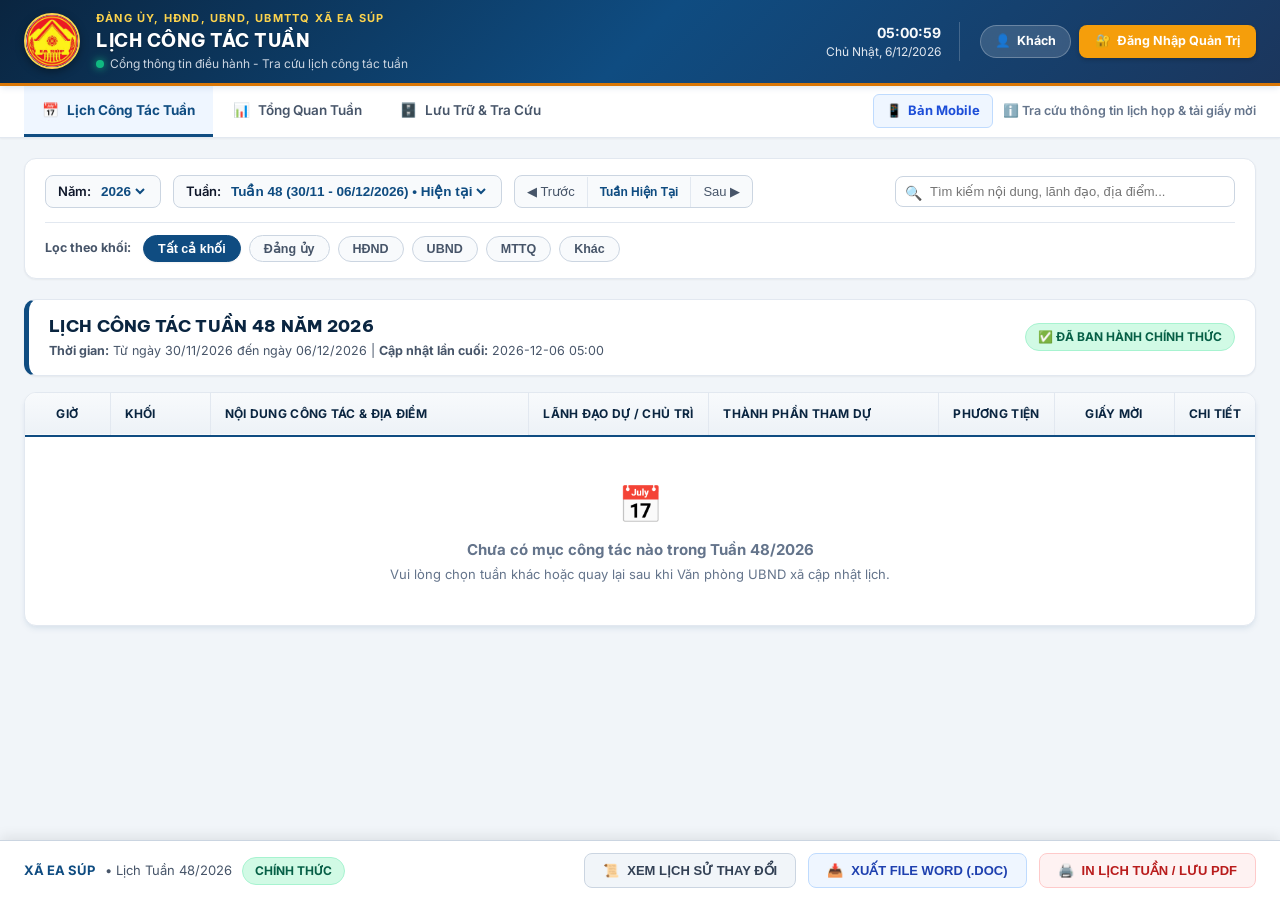
==== guest.html @ d430d83a "fix: toi uu the meta Zalo link preview va title cho link chia se mang xa hoi" ====
<!DOCTYPE html>
<html lang="vi">
<head>
    <meta charset="UTF-8">
    <meta name="viewport" content="width=device-width, initial-scale=1.0">
    <title>EA SÚP SỐ - Tra Cứu Lịch Công Tác Tuần | UBND Xã Ea Súp</title>
    
    <meta name="description" content="Tra cứu lịch công tác tuần điện tử UBND Xã Ea Súp, Tỉnh Đắk Lắk. Dành cho cán bộ, công chức và nhân dân tra cứu nhanh chóng.">
    <meta name="author" content="UBND Xã Ea Súp">

    <!-- Open Graph / Facebook / Zalo / Telegram Link Preview -->
    <meta property="og:type" content="website">
    <meta property="og:url" content="https://lichcongtac.easupso.com/guest.html">
    <meta property="og:title" content="EA SÚP SỐ - TRA CỨU LỊCH CÔNG TÁC TUẦN | UBND XÃ EA SÚP">
    <meta property="og:description" content="Tra cứu lịch công tác tuần điện tử UBND Xã Ea Súp, Tỉnh Đắk Lắk. Dành cho cán bộ, công chức và nhân dân tra cứu nhanh chóng.">
    <meta property="og:image" content="https://lichcongtac.easupso.com/og-image.jpg">
    <meta property="og:image:url" content="https://lichcongtac.easupso.com/og-image.jpg">
    <meta property="og:image:secure_url" content="https://lichcongtac.easupso.com/og-image.jpg">
    <meta property="og:image:type" content="image/jpeg">
    <meta property="og:image:width" content="1200">
    <meta property="og:image:height" content="630">
    <meta property="og:image:alt" content="EA SÚP SỐ - LỊCH CÔNG TÁC TUẦN">
    <meta property="og:site_name" content="EA SÚP SỐ">
    <meta property="og:locale" content="vi_VN">

    <!-- Zalo / Microdata / Fallback Thumbnail -->
    <link rel="image_src" href="https://lichcongtac.easupso.com/og-image.jpg">
    <meta itemprop="image" content="https://lichcongtac.easupso.com/og-image.jpg">
    <meta name="thumbnail" content="https://lichcongtac.easupso.com/og-image.jpg">

    <!-- Twitter / X Card Preview -->
    <meta name="twitter:card" content="summary_large_image">
    <meta name="twitter:url" content="https://lichcongtac.easupso.com/guest.html">
    <meta name="twitter:title" content="EA SÚP SỐ - TRA CỨU LỊCH CÔNG TÁC TUẦN | UBND XÃ EA SÚP">
    <meta name="twitter:description" content="Tra cứu lịch công tác tuần điện tử UBND Xã Ea Súp, Tỉnh Đắk Lắk.">
    <meta name="twitter:image" content="https://lichcongtac.easupso.com/og-image.jpg">

    <!-- Favicon / Biểu tượng trang web (Logo chính thức Ea Súp) -->
    <link rel="icon" type="image/x-icon" href="favicon.ico?v=20260907_01">
    <link rel="shortcut icon" type="image/x-icon" href="favicon.ico?v=20260907_01">
    <link rel="icon" type="image/png" sizes="32x32" href="assets/favicon-32x32.png?v=20260907_01">
    <link rel="icon" type="image/png" sizes="16x16" href="assets/favicon-16x16.png?v=20260907_01">
    <link rel="apple-touch-icon" sizes="180x180" href="assets/apple-touch-icon.png?v=20260907_01">
    <link rel="manifest" href="site.webmanifest">
    <meta name="theme-color" content="#1E3A8A">

    <!-- Google Fonts: Be Vietnam Pro & Inter -->
    <link rel="preconnect" href="https://fonts.googleapis.com">
    <link rel="preconnect" href="https://fonts.gstatic.com" crossorigin>
    <link href="https://fonts.googleapis.com/css2?family=Be+Vietnam+Pro:wght@400;500;600;700;800&family=Inter:wght@400;500;600;700&display=swap" rel="stylesheet">
    
    <!-- CSS Stylesheet -->
    <link rel="stylesheet" href="css/style.css?v=20260901_2">
</head>
<body>

    <!-- ==========================================================================
         PRINT-ONLY HEADER (CHUẨN THỂ THỨC NGHỊ ĐỊNH 30/2020/NĐ-CP)
         ========================================================================== -->
    <div class="print-only-header">
        <table width="100%" cellpadding="0" cellspacing="0" style="border-collapse: collapse; margin-bottom: 14pt; border: none;">
            <tr>
                <td width="42%" align="center" style="vertical-align: top; border: none; padding: 0;">
                    <div style="font-size: 11pt; text-transform: uppercase;">TỈNH ĐẮK LẮK</div>
                    <div style="font-size: 12pt; font-weight: bold; text-transform: uppercase;">UBND XÃ EA SÚP</div>
                    <div style="border-bottom: 1.5pt solid black; width: 45%; margin: 2pt auto 4pt auto;"></div>
                    <div style="font-size: 11pt;">Số: &nbsp;&nbsp;&nbsp;&nbsp;&nbsp; /TB-UBND</div>
                </td>
                <td width="58%" align="center" style="vertical-align: top; border: none; padding: 0;">
                    <div style="font-size: 11pt; font-weight: bold; text-transform: uppercase;">CỘNG HÒA XÃ HỘI CHỦ NGHĨA VIỆT NAM</div>
                    <div style="font-size: 12pt; font-weight: bold;">Độc lập - Tự do - Hạnh phúc</div>
                    <div style="border-bottom: 1.5pt solid black; width: 55%; margin: 2pt auto 4pt auto;"></div>
                    <div id="printIssueDate" style="font-size: 11.5pt; font-style: italic;">Ea Súp, ngày 02 tháng 09 năm 2026</div>
                </td>
            </tr>
        </table>
        <div style="text-align: center; margin-bottom: 16pt;">
            <div style="font-size: 14pt; font-weight: bold; text-transform: uppercase;">THÔNG BÁO</div>
            <div id="printScheduleTitle" style="font-size: 13pt; font-weight: bold; margin-top: 2pt;">LỊCH CÔNG TÁC TUẦN THỨ 36 NĂM 2026</div>
            <div id="printScheduleDates" style="font-size: 11.5pt; font-style: italic;">(Từ ngày 07/09/2026 đến ngày 13/09/2026)</div>
            <div style="font-size: 12pt; font-weight: bold; margin-top: 2pt;">CỦA THƯỜNG TRỰC ĐẢNG ỦY - HĐND - UBND XÃ EA SÚP</div>
        </div>
    </div>

    <!-- ==========================================================================
         HEADER CHÍNH PHỦ & LOGO XÃ EA SÚP
         ========================================================================== -->
    <header class="gov-topbar">
        <div class="topbar-container">
            <!-- Brand & Logo Xã Ea Súp -->
            <a href="guest.html" class="brand-section">
                <img src="assets/logo-easup.png" alt="Logo Xã Ea Súp" class="national-crest">

                <div class="brand-text">
                    <span class="sub-gov-name">ĐẢNG ỦY, HĐND, UBND, UBMTTQ XÃ EA SÚP</span>
                    <span class="main-org-name">LỊCH CÔNG TÁC TUẦN</span>
                    <span class="portal-title-tag">
                        <span class="live-dot"></span> Cổng thông tin điều hành - Tra cứu lịch công tác tuần
                    </span>
                </div>
            </a>

            <!-- Header Phải: Đồng hồ & Nút Đăng nhập Quản trị -->
            <div class="header-right-actions">
                <!-- Đồng hồ thực -->
                <div class="live-datetime">
                    <span class="time-val" id="liveTime">08:00:00</span>
                    <span id="liveDate">Thứ Hai, 24/08/2026</span>
                </div>

                <!-- Chế độ Khách & Link Quản Trị -->
                <div class="guest-header-badge-group">
                    <div class="guest-mode-pill">
                        <span>👤</span> <strong>Khách</strong>
                    </div>

                    <a href="index.html" class="btn-guest-login" title="Chuyển sang giao diện Quản trị viên">
                        <span>🔐</span> Đăng Nhập Quản Trị
                    </a>
                </div>
            </div>
        </div>
    </header>

    <!-- ==========================================================================
         NAVIGATION TABS (CHỈ CÁC MỤC DÀNH CHO KHÁCH)
         ========================================================================== -->
    <nav class="portal-navbar">
        <div class="navbar-container">
            <ul class="nav-tabs">
                <li class="nav-tab-item active" data-tab="schedule">
                    <span>📅</span> Lịch Công Tác Tuần
                </li>
                <li class="nav-tab-item" data-tab="dashboard">
                    <span>📊</span> Tổng Quan Tuần
                </li>
                <li class="nav-tab-item" data-tab="archive">
                    <span>🗄️</span> Lưu Trữ & Tra Cứu
                </li>
            </ul>

            <div style="display: flex; align-items: center; gap: 10px;">
                <a href="mobile.html" class="btn-mobile-portal" style="background: #eff6ff; color: #1d4ed8; border: 1px solid #bfdbfe; padding: 6px 12px; border-radius: 6px; font-weight: 700; text-decoration: none; font-size: 13px; display: inline-flex; align-items: center; gap: 6px;" title="Mở giao diện Điện thoại di động dạng thẻ">
                    <span>📱</span> Bản Mobile
                </a>
                <span style="font-size: 12.5px; color: #64748B; font-weight: 600;">
                    ℹ️ Tra cứu thông tin lịch họp & tải giấy mời
                </span>
            </div>
        </div>
    </nav>

    <!-- ==========================================================================
         VIEW 1: LỊCH CÔNG TÁC TUẦN (CORE INTERACTIVE TABLE CHO KHÁCH)
         ========================================================================== -->
    <main class="main-wrapper">
        <section id="view_schedule" class="view-section active">

            <!-- BỘ LỌC VÀ TRA CỨU -->
            <div class="controls-card">
                <!-- Hàng 1: Năm, Tuần, Quick Nav -->
                <div class="controls-row-top">
                    <div class="filter-group-left">
                        <!-- Chọn năm -->
                        <div class="filter-select-box">
                            <span>Năm:</span>
                            <select id="yearSelect">
                                <option value="2030">2030</option>
                                <option value="2029">2029</option>
                                <option value="2028">2028</option>
                                <option value="2027">2027</option>
                                <option value="2026" selected>2026</option>
                                <option value="2025">2025</option>
                            </select>
                        </div>

                        <!-- Chọn tuần -->
                        <div class="filter-select-box">
                            <span>Tuần:</span>
                            <select id="weekSelect">
                                <option value="36" selected>Tuần 36 (07/09 - 13/09/2026) • Hiện tại</option>
                                <option value="35">Tuần 35 (31/08 - 06/09/2026)</option>
                                <option value="34">Tuần 34 (24/08 - 30/08/2026)</option>
                                <option value="33">Tuần 33 (17/08 - 23/08/2026)</option>
                            </select>
                        </div>

                        <!-- Điều hướng nhanh tuần -->
                        <div class="week-quick-nav">
                            <button class="btn-nav-week" id="btnPrevWeek" title="Tuần trước">◀ Trước</button>
                            <button class="btn-nav-week btn-current-week" id="btnCurrentWeek">Tuần Hiện Tại</button>
                            <button class="btn-nav-week" id="btnNextWeek" title="Tuần sau">Sau ▶</button>
                        </div>
                    </div>

                    <!-- Ô tìm kiếm tức thì -->
                    <div class="search-input-box" style="min-width: 340px;">
                        <span class="search-icon-pos">🔍</span>
                        <input type="text" id="searchInput" placeholder="Tìm kiếm nội dung, lãnh đạo, địa điểm...">
                    </div>
                </div>

                <!-- Hàng 2: Khối công tác Pills -->
                <div class="controls-row-bottom">
                    <div class="bloc-pills">
                        <span style="font-size: 12.5px; font-weight: 700; color: #475569; margin-right: 4px;">Lọc theo khối:</span>
                        <button class="bloc-pill-btn active" data-bloc="all">Tất cả khối</button>
                        <button class="bloc-pill-btn" data-bloc="Đảng ủy">Đảng ủy</button>
                        <button class="bloc-pill-btn" data-bloc="HĐND">HĐND</button>
                        <button class="bloc-pill-btn" data-bloc="UBND">UBND</button>
                        <button class="bloc-pill-btn" data-bloc="MTTQ">MTTQ</button>
                        <button class="bloc-pill-btn" data-bloc="Khác">Khác</button>
                    </div>
                </div>
            </div>

            <!-- THÔNG TIN BANNER LỊCH TUẦN -->
            <div class="schedule-meta-banner">
                <div class="meta-title-area">
                    <h2 id="scheduleBannerTitle">LỊCH CÔNG TÁC TUẦN 36 NĂM 2026</h2>
                    <div class="meta-subtitle" id="scheduleBannerDates">Thời gian: Từ ngày 07/09/2026 đến ngày 13/09/2026</div>
                </div>
                <div id="scheduleBannerStatus" class="schedule-status-badge status-published">
                    ✅ Đã Ban Hành Chính Thức
                </div>
            </div>

            <!-- BẢNG HIỂN THỊ LỊCH CÔNG TÁC (TABLE VIEW) -->
            <div class="schedule-table-card">
                <div class="table-responsive">
                    <table class="schedule-table" id="mainScheduleTable">
                        <thead>
                            <tr>
                                <th style="width: 85px; text-align: center;">Giờ</th>
                                <th style="width: 100px;">Khối</th>
                                <th>Nội dung công tác & Địa điểm</th>
                                <th style="width: 180px;">Lãnh đạo dự / Chủ trì</th>
                                <th style="width: 230px;">Thành phần tham dự</th>
                                <th style="width: 100px; text-align: center;">Phương tiện</th>
                                <th style="width: 120px; text-align: center;">Giấy mời</th>
                                <th style="width: 70px; text-align: center;">Chi tiết</th>
                            </tr>
                        </thead>
                        <tbody id="scheduleTableBody">
                            <!-- Dữ liệu render động từ js/guest.js -->
                        </tbody>
                    </table>
                </div>
            </div>

            <!-- ==========================================================================
                 PRINT-ONLY FOOTER
                 ========================================================================== -->
            <div class="print-only-footer">
                <p style="margin-top: 12pt; font-style: italic; font-size: 11pt; line-height: 1.4;">
                    * Ghi chú: Các đơn vị được phân công chuẩn bị nội dung chủ động phối hợp Văn phòng gửi tài liệu họp trước 01 ngày. Lịch này thay cho giấy mời đối với các cuộc họp nội bộ.
                </p>
            </div>

        </section>

        <!-- ==========================================================================
             VIEW 2: BẢNG TỔNG QUAN (DASHBOARD)
             ========================================================================== -->
        <section id="view_dashboard" class="view-section">
            <h2 style="font-family: var(--font-heading); font-size: 20px; font-weight: 800; color: var(--gov-primary-dark); margin-bottom: 16px;">
                📊 TỔNG QUAN LỊCH HỌP & CÔNG TÁC TRỌNG TÂM
            </h2>

            <div class="stats-grid">
                <div class="stat-card">
                    <div class="stat-icon-wrap" style="background: #EFF6FF; color: #2563EB;">📅</div>
                    <div class="stat-info">
                        <div class="stat-num" id="statTotalMeetings">13</div>
                        <div class="stat-label">Tổng số cuộc họp / Sự kiện tuần</div>
                    </div>
                </div>

                <div class="stat-card">
                    <div class="stat-icon-wrap" style="background: #F0FDF4; color: #16A34A;">📄</div>
                    <div class="stat-info">
                        <div class="stat-num" id="statTotalDocs">3</div>
                        <div class="stat-label">Giấy mời & Văn bản đã đính kèm</div>
                    </div>
                </div>
            </div>

            <div style="background: #FFFFFF; border: 1px solid #E2E8F0; border-radius: 12px; padding: 20px; box-shadow: var(--shadow-sm);">
                <h3 style="font-size: 15px; font-weight: 700; color: #0F4C81; margin-bottom: 14px;">
                    📌 Lịch họp trọng tâm trong tuần
                </h3>
                <div id="dashboardTodayMeetings">
                    <!-- Dữ liệu render động -->
                </div>
            </div>
        </section>

        <!-- ==========================================================================
             VIEW 3: LƯU TRỮ & TRA CỨU CÁC TUẦN
             ========================================================================== -->
        <section id="view_archive" class="view-section">
            <h2 style="font-family: var(--font-heading); font-size: 20px; font-weight: 800; color: var(--gov-primary-dark); margin-bottom: 16px;">
                🗄️ TRA CỨU LỊCH CÔNG TÁC CÁC TUẦN TRƯỚC ĐÂY
            </h2>
            <div id="archiveWeeksList">
                <!-- Danh sách render động -->
            </div>
        </section>
    </main>

    <!-- ==========================================================================
         THANH ĐIỀU KHIỂN NỔI DÀNH CHO KHÁCH (CHỈ CÓ XUẤT BẢN / IN / XEM LỊCH SỬ)
         ========================================================================== -->
    <div class="bottom-floating-bar">
        <div class="bottom-bar-container">
            <div class="bottom-info-left">
                <span style="font-weight: 700; color: var(--gov-primary);">XÃ EA SÚP</span>
                <span>• Lịch Tuần 36/2026</span>
                <span class="schedule-status-badge status-published">Chính Thức</span>
            </div>

            <div class="bottom-actions-right">
                <!-- Xem lịch sử sửa (Audit Diff) -->
                <button class="btn-bottom btn-history-audit" id="btnHistoryAudit" title="Xem lịch sử điều chỉnh">
                    <span>📜</span> XEM LỊCH SỬ THAY ĐỔI
                </button>

                <!-- Xuất Word chuẩn Nghị định 30 -->
                <button class="btn-bottom btn-export-word" id="btnExportWord" title="Tải file Word chuẩn thể thức Nghị định 30/2020/NĐ-CP">
                    <span>📥</span> XUẤT FILE WORD (.DOC)
                </button>

                <!-- In lịch / Lưu PDF -->
                <button class="btn-bottom btn-export-pdf" id="btnExportPDF" title="In trực tiếp hoặc Lưu file PDF">
                    <span>🖨️</span> IN LỊCH TUẦN / LƯU PDF
                </button>
            </div>
        </div>
    </div>

    <!-- ==========================================================================
         MODAL: XEM CHI TIẾT MỤC CÔNG TÁC
         ========================================================================== -->
    <div class="modal-backdrop" id="modalViewItemDetail">
        <div class="modal-container">
            <div class="modal-header">
                <div class="modal-header-title">
                    <span>👁️</span> Chi tiết mục công tác
                </div>
                <button class="btn-close-modal" onclick="GuestApp.closeModal('modalViewItemDetail')">✕</button>
            </div>
            <div class="modal-body" id="viewDetailContent">
                <!-- Render chi tiết -->
            </div>
            <div class="modal-footer">
                <button type="button" class="btn-bottom btn-history-audit" onclick="GuestApp.closeModal('modalViewItemDetail')">Đóng</button>
            </div>
        </div>
    </div>

    <!-- ==========================================================================
         MODAL: AUDIT TRAIL DIFF (XEM LỊCH SỬ SỬA ĐỔI)
         ========================================================================== -->
    <div class="modal-backdrop" id="modalAuditHistory">
        <div class="modal-container modal-lg">
            <div class="modal-header">
                <div class="modal-header-title">
                    <span>📜</span> Lịch Sử Điều Chỉnh Lịch Công Tác (Minh Bạch & Công Khai)
                </div>
                <button class="btn-close-modal" onclick="GuestApp.closeModal('modalAuditHistory')">✕</button>
            </div>
            <div class="modal-body">
                <p style="font-size: 13px; color: #475569; margin-bottom: 16px;">
                    Bảng đối soát: <span class="diff-tag diff-tag-old" style="display: inline-block;">Dữ liệu cũ (gạch đỏ)</span> so sánh với <span class="diff-tag diff-tag-new" style="display: inline-block;">Dữ liệu mới (xanh lá)</span>.
                </p>
                <div id="auditLogListArea">
                    <!-- Danh sách logs -->
                </div>
            </div>
            <div class="modal-footer">
                <button type="button" class="btn-bottom btn-history-audit" onclick="GuestApp.closeModal('modalAuditHistory')">Đóng</button>
            </div>
        </div>
    </div>

    <!-- ==========================================================================
         MODAL: TRÌNH XEM & TẢI TỆP ĐÍNH KÈM / GIẤY MỜI
         ========================================================================== -->
    <div class="modal-backdrop" id="modalDocPreview">
        <div class="modal-container modal-lg">
            <div class="modal-header">
                <div class="modal-header-title" id="docPreviewTitle">
                    <span>📄</span> Tệp Đính Kèm Cuộc Họp
                </div>
                <button class="btn-close-modal" onclick="GuestApp.closeModal('modalDocPreview')">✕</button>
            </div>
            <div class="modal-body" id="docPreviewBody" style="background-color: #F8FAFC; padding: 20px; min-height: 250px;">
                <!-- Render nội dung ảnh, PDF hoặc thẻ tải tệp -->
            </div>
            <div class="modal-footer" style="display: flex; justify-content: space-between; align-items: center;">
                <div style="display: flex; gap: 8px;">
                    <a id="btnDocDownload" href="#" download class="btn-bottom btn-save-publish" style="text-decoration: none; display: inline-flex; align-items: center; gap: 6px; font-weight: 700; background: #16A34A;">
                        📥 Tải Về Tệp Gốc
                    </a>
                    <a id="btnDocOpenTab" href="#" target="_blank" class="btn-bottom btn-primary-create" style="text-decoration: none; display: inline-flex; align-items: center; gap: 6px;">
                        ↗️ Mở Trong Tab Mới
                    </a>
                </div>
                <div style="display: flex; gap: 8px;">
                    <button type="button" class="btn-bottom btn-export-pdf" onclick="window.print()">🖨️ In</button>
                    <button type="button" class="btn-bottom btn-history-audit" onclick="GuestApp.closeModal('modalDocPreview')">Đóng</button>
                </div>
            </div>
        </div>
    </div>

    <!-- Scripts Module -->
    <script src="js/data.js?v=20260906_22"></script>
    <script src="js/storage.js?v=20260906_22"></script>
    <script src="js/audit.js?v=20260906_22"></script>
    <script src="js/export-service.js?v=20260906_22"></script>
    <script src="js/guest.js?v=20260906_22"></script>
</body>
</html>
---- css/style.css ----
/* ==========================================================================
   CỔNG THÔNG TIN ĐIỀU HÀNH - LỊCH CÔNG TÁC TUẦN UBND XÃ EA SÚP
   Design System & Style Guidelines (Government Digital Portal)
   ========================================================================== */

:root {
    /* Bảng màu Chính phủ & Hành chính công cao cấp */
    --gov-primary: #0F4C81;
    --gov-primary-dark: #0A2540;
    --gov-primary-light: #1E6BBA;
    --gov-secondary: #1B365D;
    
    --gold-accent: #D97706;
    --gold-light: #FEF3C7;
    --red-national: #DC2626;
    --red-light: #FEE2E2;
    --green-success: #059669;
    --green-light: #D1FAE5;
    
    /* Màu nền & Bề mặt */
    --bg-main: #F1F5F9;
    --bg-card: #FFFFFF;
    --bg-subtle: #F8FAFC;
    --bg-hover: #EDF2F7;
    
    /* Đường viền & Đổ bóng */
    --border-color: #E2E8F0;
    --border-dark: #CBD5E1;
    --shadow-sm: 0 1px 2px 0 rgba(0, 0, 0, 0.05);
    --shadow-md: 0 4px 6px -1px rgba(15, 76, 129, 0.08), 0 2px 4px -1px rgba(15, 76, 129, 0.04);
    --shadow-lg: 0 10px 15px -3px rgba(15, 76, 129, 0.12), 0 4px 6px -2px rgba(15, 76, 129, 0.06);
    --shadow-xl: 0 20px 25px -5px rgba(10, 37, 64, 0.2), 0 10px 10px -5px rgba(10, 37, 64, 0.08);

    /* Typography */
    --font-heading: 'Be Vietnam Pro', 'Segoe UI', -apple-system, sans-serif;
    --font-body: 'Inter', 'Segoe UI', -apple-system, sans-serif;
    
    --text-main: #0F172A;
    --text-muted: #475569;
    --text-light: #64748B;
    
    --radius-sm: 4px;
    --radius-md: 8px;
    --radius-lg: 12px;
    --radius-full: 9999px;
    
    --transition: all 0.2s cubic-bezier(0.4, 0, 0.2, 1);
}

/* Reset & Cơ bản */
* {
    margin: 0;
    padding: 0;
    box-sizing: border-box;
}

body {
    font-family: var(--font-body);
    background-color: var(--bg-main);
    color: var(--text-main);
    line-height: 1.5;
    -webkit-font-smoothing: antialiased;
}

/* ==========================================================================
   HEADER CHÍNH PHỦ & QUỐC HUY VIỆT NAM
   ========================================================================== */
.gov-topbar {
    background: linear-gradient(135deg, var(--gov-primary-dark) 0%, var(--gov-primary) 50%, var(--gov-secondary) 100%);
    color: #FFFFFF;
    border-bottom: 3px solid var(--gold-accent);
    position: sticky;
    top: 0;
    z-index: 1000;
    box-shadow: var(--shadow-md);
}

.topbar-container {
    max-width: 1540px;
    margin: 0 auto;
    padding: 10px 24px;
    display: flex;
    align-items: center;
    justify-content: space-between;
    gap: 16px;
}

.brand-section {
    display: flex;
    align-items: center;
    gap: 16px;
    text-decoration: none;
    color: inherit;
}

.national-crest {
    width: 56px;
    height: 56px;
    border-radius: 50%;
    object-fit: cover;
    background: #FFFFFF;
    border: 2px solid #FCD34D;
    box-shadow: 0 3px 8px rgba(0, 0, 0, 0.35);
    flex-shrink: 0;
    transition: var(--transition);
}

.national-crest:hover {
    transform: scale(1.06);
}

.brand-text {
    display: flex;
    flex-direction: column;
}

.sub-gov-name {
    font-size: 11px;
    font-weight: 700;
    text-transform: uppercase;
    letter-spacing: 1.2px;
    color: #FCD34D;
}

.main-org-name {
    font-family: var(--font-heading);
    font-size: 18px;
    font-weight: 800;
    text-transform: uppercase;
    letter-spacing: 0.5px;
    color: #FFFFFF;
    text-shadow: 0 1px 2px rgba(0,0,0,0.3);
}

.portal-title-tag {
    font-size: 12px;
    color: #CBD5E1;
    display: flex;
    align-items: center;
    gap: 6px;
    margin-top: 1px;
}

.portal-title-tag .live-dot {
    width: 8px;
    height: 8px;
    background-color: #10B981;
    border-radius: 50%;
    box-shadow: 0 0 8px #10B981;
}

.header-right-actions {
    display: flex;
    align-items: center;
    gap: 20px;
}

.live-datetime {
    display: flex;
    flex-direction: column;
    align-items: flex-end;
    font-size: 12px;
    color: #E2E8F0;
    border-right: 1px solid rgba(255,255,255,0.2);
    padding-right: 18px;
}

.live-datetime .time-val {
    font-weight: 700;
    font-size: 14px;
    color: #F8FAFC;
}

/* User Account & Role Badge */
.user-profile-badge {
    position: relative;
    cursor: pointer;
}

.user-card-pill {
    display: flex;
    align-items: center;
    gap: 10px;
    background: rgba(255, 255, 255, 0.12);
    padding: 6px 14px;
    border-radius: var(--radius-full);
    border: 1px solid rgba(255, 255, 255, 0.25);
    transition: var(--transition);
    backdrop-filter: blur(8px);
}

.user-card-pill:hover {
    background: rgba(255, 255, 255, 0.2);
    border-color: rgba(255, 255, 255, 0.4);
}

.user-avatar {
    width: 32px;
    height: 32px;
    background: #FFFFFF;
    border-radius: 50%;
    display: flex;
    align-items: center;
    justify-content: center;
    font-size: 18px;
    box-shadow: var(--shadow-sm);
}

.user-details {
    display: flex;
    flex-direction: column;
    text-align: left;
}

.user-name {
    font-size: 13px;
    font-weight: 700;
    color: #FFFFFF;
}

.user-role-label {
    font-size: 11px;
    color: #FDE68A;
    font-weight: 600;
}

/* Dropdown chọn vai trò */
.role-dropdown-menu {
    position: absolute;
    top: calc(100% + 8px);
    right: 0;
    background: #FFFFFF;
    color: var(--text-main);
    width: 280px;
    border-radius: var(--radius-md);
    box-shadow: var(--shadow-xl);
    border: 1px solid var(--border-color);
    padding: 8px;
    display: none;
    z-index: 1100;
    animation: fadeIn 0.15s ease-in-out;
}

.role-dropdown-menu.show {
    display: block;
}

.dropdown-header-title {
    font-size: 11px;
    font-weight: 700;
    text-transform: uppercase;
    color: var(--text-light);
    padding: 6px 10px;
    border-bottom: 1px solid var(--border-color);
    margin-bottom: 4px;
}

.role-item {
    display: flex;
    align-items: center;
    gap: 10px;
    padding: 8px 10px;
    border-radius: var(--radius-sm);
    cursor: pointer;
    transition: var(--transition);
}

.role-item:hover {
    background-color: var(--bg-main);
}

.role-item.active {
    background-color: #EFF6FF;
    border-left: 3px solid var(--gov-primary);
}

.role-icon {
    font-size: 16px;
}

/* Guest header badges */
.guest-header-badge-group {
    display: flex;
    align-items: center;
    gap: 8px;
}

.guest-mode-pill {
    background: rgba(255, 255, 255, 0.15);
    padding: 6px 14px;
    border-radius: 9999px;
    font-size: 12.5px;
    color: #FFFFFF;
    display: flex;
    align-items: center;
    gap: 6px;
    border: 1px solid rgba(255, 255, 255, 0.25);
    backdrop-filter: blur(8px);
}

.btn-guest-login {
    background: #F59E0B;
    color: #FFFFFF;
    text-decoration: none;
    padding: 7px 16px;
    border-radius: 8px;
    font-size: 12.5px;
    font-weight: 700;
    display: inline-flex;
    align-items: center;
    gap: 6px;
    box-shadow: 0 2px 4px rgba(0, 0, 0, 0.2);
    transition: var(--transition);
}

.btn-guest-login:hover {
    background: #D97706;
    transform: translateY(-1px);
}

.role-info-name {
    font-size: 13px;
    font-weight: 700;
    color: var(--text-main);
}

.role-info-desc {
    font-size: 11px;
    color: var(--text-muted);
}

/* User dropdown info */
.user-dropdown-info {
    background: #F8FAFC;
    border-radius: var(--radius-sm);
    padding: 10px 12px;
    margin-bottom: 6px;
    border-left: 3px solid var(--gov-primary);
}

.user-dropdown-info .udi-name {
    font-size: 13.5px;
    font-weight: 700;
    color: #0F172A;
}

.user-dropdown-info .udi-email {
    font-size: 11.5px;
    color: #64748B;
    margin-top: 2px;
}

.user-dropdown-info .udi-role {
    font-size: 11px;
    color: #059669;
    font-weight: 700;
    margin-top: 4px;
}

.btn-dropdown-logout {
    width: 100%;
    padding: 8px 12px;
    background: #FEF2F2;
    color: #DC2626;
    border: 1px solid #FECACA;
    border-radius: var(--radius-sm);
    font-size: 12px;
    font-weight: 700;
    display: flex;
    align-items: center;
    justify-content: center;
    gap: 6px;
    cursor: pointer;
    transition: var(--transition);
}

.btn-dropdown-logout:hover {
    background: #FEE2E2;
    border-color: #F87171;
}

/* Header Auth Buttons (Đăng Nhập / Đăng Ký) */
.guest-header-group {
    display: flex;
    align-items: center;
    gap: 8px;
}

.btn-header-auth {
    padding: 6px 14px;
    border-radius: 8px;
    font-size: 12.5px;
    font-weight: 700;
    display: inline-flex;
    align-items: center;
    gap: 6px;
    cursor: pointer;
    transition: var(--transition);
    border: none;
    outline: none;
}

.btn-header-login {
    background: #F59E0B;
    color: #FFFFFF;
    box-shadow: 0 2px 4px rgba(245, 158, 11, 0.3);
}

.btn-header-login:hover {
    background: #D97706;
    transform: translateY(-1px);
}

.btn-header-register {
    background: rgba(255, 255, 255, 0.2);
    color: #FFFFFF;
    border: 1px solid rgba(255, 255, 255, 0.35);
    backdrop-filter: blur(6px);
}

.btn-header-register:hover {
    background: rgba(255, 255, 255, 0.3);
    transform: translateY(-1px);
}

/* Banner auth buttons */
.btn-banner-login {
    background: #0284C7;
    color: #FFFFFF;
    border: none;
    padding: 5px 12px;
    border-radius: 6px;
    font-size: 12px;
    font-weight: 700;
    cursor: pointer;
    transition: var(--transition);
}

.btn-banner-login:hover {
    background: #0369A1;
}

.btn-banner-register {
    background: #FFFFFF;
    color: #0284C7;
    border: 1px solid #BAE6FD;
    padding: 5px 12px;
    border-radius: 6px;
    font-size: 12px;
    font-weight: 700;
    cursor: pointer;
    transition: var(--transition);
}

.btn-banner-register:hover {
    background: #F0F9FF;
}

/* ==========================================================================
   AUTHENTICATION MODAL STYLES (ĐĂNG NHẬP & ĐĂNG KÝ)
   ========================================================================== */
.modal-auth-box {
    max-width: 480px !important;
}

.auth-modal-body {
    padding: 20px 24px;
}

.auth-tabs {
    display: flex;
    background: #F1F5F9;
    border-radius: 10px;
    padding: 4px;
    margin-bottom: 20px;
    gap: 4px;
}

.auth-tab-btn {
    flex: 1;
    padding: 9px 14px;
    border: none;
    border-radius: 8px;
    background: transparent;
    font-size: 13.5px;
    font-weight: 700;
    color: #64748B;
    cursor: pointer;
    transition: var(--transition);
    text-align: center;
}

.auth-tab-btn.active {
    background: #FFFFFF;
    color: var(--gov-primary);
    box-shadow: 0 2px 6px rgba(0, 0, 0, 0.08);
}

.input-with-icon {
    position: relative;
    display: flex;
    align-items: center;
}

.input-with-icon .input-icon {
    position: absolute;
    left: 12px;
    font-size: 15px;
    color: #94A3B8;
    pointer-events: none;
}

.input-with-icon .form-input {
    padding-left: 38px;
    padding-right: 40px;
}

.btn-toggle-password {
    position: absolute;
    right: 10px;
    background: transparent;
    border: none;
    font-size: 16px;
    cursor: pointer;
    padding: 4px;
    color: #64748B;
}

.btn-auth-submit {
    width: 100%;
    height: 46px;
    border: none;
    border-radius: 10px;
    font-size: 14px;
    font-weight: 700;
    display: flex;
    align-items: center;
    justify-content: center;
    gap: 8px;
    cursor: pointer;
    transition: var(--transition);
}

.btn-login-submit {
    background: var(--gov-primary);
    color: #FFFFFF;
    box-shadow: 0 4px 12px rgba(15, 76, 129, 0.3);
}

.btn-login-submit:hover {
    background: #0B3A64;
    transform: translateY(-1px);
    box-shadow: 0 6px 16px rgba(15, 76, 129, 0.4);
}

.btn-register-submit {
    background: #059669;
    color: #FFFFFF;
    box-shadow: 0 4px 12px rgba(5, 150, 105, 0.3);
}

.btn-register-submit:hover {
    background: #047857;
    transform: translateY(-1px);
    box-shadow: 0 6px 16px rgba(5, 150, 105, 0.4);
}

/* Quick Login Section (1-Click Demo) */
.quick-login-section {
    margin-top: 20px;
    padding-top: 16px;
    border-top: 1px dashed #E2E8F0;
}

.quick-login-title {
    font-size: 11px;
    font-weight: 800;
    color: #64748B;
    letter-spacing: 0.5px;
    margin-bottom: 10px;
    text-transform: uppercase;
}

.quick-login-grid {
    display: grid;
    grid-template-columns: repeat(2, 1fr);
    gap: 8px;
}

.quick-user-card {
    display: flex;
    align-items: center;
    gap: 8px;
    padding: 8px 10px;
    background: #F8FAFC;
    border: 1px solid #E2E8F0;
    border-radius: 8px;
    cursor: pointer;
    transition: var(--transition);
}

.quick-user-card:hover {
    background: #EFF6FF;
    border-color: #93C5FD;
    transform: translateY(-1px);
}

.quc-avatar {
    font-size: 20px;
    flex-shrink: 0;
}

.quc-info {
    overflow: hidden;
}

.quc-name {
    font-size: 12px;
    font-weight: 700;
    color: #0F172A;
    white-space: nowrap;
    overflow: hidden;
    text-overflow: ellipsis;
}

.quc-role {
    font-size: 10px;
    color: #64748B;
    white-space: nowrap;
    overflow: hidden;
    text-overflow: ellipsis;
}

.auth-switch-link {
    margin-top: 16px;
    text-align: center;
    font-size: 12.5px;
    color: #64748B;
}

.auth-switch-link a {
    color: var(--gov-primary);
    font-weight: 700;
    text-decoration: none;
}

.auth-switch-link a:hover {
    text-decoration: underline;
}

/* ==========================================================================
   NAVIGATION BAR
   ========================================================================== */
.portal-navbar {
    background-color: #FFFFFF;
    border-bottom: 1px solid var(--border-color);
    box-shadow: var(--shadow-sm);
}

.navbar-container {
    max-width: 1540px;
    margin: 0 auto;
    padding: 0 24px;
    display: flex;
    align-items: center;
    justify-content: space-between;
}

.nav-tabs {
    display: flex;
    align-items: center;
    list-style: none;
    gap: 2px;
}

.nav-tab-item {
    display: flex;
    align-items: center;
    gap: 8px;
    padding: 14px 18px;
    font-size: 13.5px;
    font-weight: 600;
    color: var(--text-muted);
    cursor: pointer;
    border-bottom: 3px solid transparent;
    transition: var(--transition);
}

.nav-tab-item:hover {
    color: var(--gov-primary);
    background-color: var(--bg-subtle);
}

.nav-tab-item.active {
    color: var(--gov-primary);
    border-bottom-color: var(--gov-primary);
    background-color: #EFF6FF;
    font-weight: 700;
}

.nav-badge-count {
    background-color: var(--red-national);
    color: #FFFFFF;
    font-size: 11px;
    font-weight: 700;
    padding: 1px 6px;
    border-radius: var(--radius-full);
}

.nav-actions-quick {
    display: flex;
    align-items: center;
    gap: 10px;
}

/* ==========================================================================
   MAIN LAYOUT & CONTROLS BAR
   ========================================================================== */
.main-wrapper {
    max-width: 1540px;
    margin: 0 auto;
    padding: 20px 24px 100px 24px;
}

/* Thanh điều khiển / Bộ lọc */
.controls-card {
    background-color: #FFFFFF;
    border-radius: var(--radius-lg);
    border: 1px solid var(--border-color);
    padding: 16px 20px;
    box-shadow: var(--shadow-sm);
    margin-bottom: 20px;
}

.controls-row-top {
    display: flex;
    align-items: center;
    justify-content: space-between;
    gap: 16px;
    flex-wrap: wrap;
    margin-bottom: 14px;
}

.filter-group-left {
    display: flex;
    align-items: center;
    gap: 12px;
    flex-wrap: wrap;
}

.filter-select-box {
    display: flex;
    align-items: center;
    gap: 6px;
    background-color: var(--bg-subtle);
    border: 1px solid var(--border-dark);
    padding: 6px 12px;
    border-radius: var(--radius-md);
    font-size: 13px;
    font-weight: 600;
    color: var(--text-main);
}

.filter-select-box select {
    border: none;
    background: transparent;
    font-size: 13.5px;
    font-weight: 700;
    color: var(--gov-primary);
    outline: none;
    cursor: pointer;
}

.week-quick-nav {
    display: flex;
    align-items: center;
    background: var(--bg-subtle);
    border-radius: var(--radius-md);
    border: 1px solid var(--border-dark);
    overflow: hidden;
}

.btn-nav-week {
    border: none;
    background: transparent;
    padding: 8px 12px;
    cursor: pointer;
    font-size: 13px;
    color: var(--text-muted);
    transition: var(--transition);
}

.btn-nav-week:hover {
    background-color: var(--border-color);
    color: var(--gov-primary);
}

.btn-current-week {
    font-weight: 700;
    font-size: 12px;
    color: var(--gov-primary);
    border-left: 1px solid var(--border-color);
    border-right: 1px solid var(--border-color);
}

/* Nút tạo mới lịch */
.btn-primary-create {
    background: linear-gradient(135deg, var(--gov-primary) 0%, var(--gov-primary-light) 100%);
    color: #FFFFFF;
    border: none;
    padding: 9px 20px;
    border-radius: var(--radius-md);
    font-size: 13.5px;
    font-weight: 700;
    cursor: pointer;
    display: inline-flex;
    align-items: center;
    gap: 8px;
    box-shadow: 0 2px 4px rgba(15, 76, 129, 0.25);
    transition: var(--transition);
}

.btn-primary-create:hover {
    transform: translateY(-1px);
    box-shadow: 0 4px 8px rgba(15, 76, 129, 0.35);
    background: linear-gradient(135deg, var(--gov-primary-dark) 0%, var(--gov-primary) 100%);
}

/* Khối công tác Pills & Search */
.controls-row-bottom {
    display: flex;
    align-items: center;
    justify-content: space-between;
    gap: 16px;
    flex-wrap: wrap;
    border-top: 1px solid var(--border-color);
    padding-top: 12px;
}

.bloc-pills {
    display: flex;
    align-items: center;
    gap: 8px;
    flex-wrap: wrap;
}

.bloc-pill-btn {
    border: 1px solid var(--border-dark);
    background-color: var(--bg-subtle);
    color: var(--text-muted);
    padding: 5px 14px;
    border-radius: var(--radius-full);
    font-size: 12.5px;
    font-weight: 600;
    cursor: pointer;
    transition: var(--transition);
}

.bloc-pill-btn:hover {
    background-color: #E2E8F0;
    color: var(--text-main);
}

.bloc-pill-btn.active {
    background-color: var(--gov-primary);
    color: #FFFFFF;
    border-color: var(--gov-primary);
    box-shadow: var(--shadow-sm);
}

.search-input-box {
    position: relative;
    min-width: 300px;
}

.search-input-box input {
    width: 100%;
    padding: 7px 12px 7px 34px;
    border-radius: var(--radius-md);
    border: 1px solid var(--border-dark);
    font-size: 13px;
    outline: none;
    transition: var(--transition);
}

.search-input-box input:focus {
    border-color: var(--gov-primary);
    box-shadow: 0 0 0 3px rgba(15, 76, 129, 0.15);
}

.search-icon-pos {
    position: absolute;
    left: 10px;
    top: 50%;
    transform: translateY(-50%);
    color: var(--text-light);
    font-size: 14px;
}

/* ==========================================================================
   SCHEDULE HEADER INFO BANNER
   ========================================================================== */
.schedule-meta-banner {
    background: #FFFFFF;
    border-radius: var(--radius-lg);
    border: 1px solid var(--border-color);
    padding: 14px 20px;
    margin-bottom: 16px;
    display: flex;
    align-items: center;
    justify-content: space-between;
    gap: 16px;
    border-left: 5px solid var(--gov-primary);
    box-shadow: var(--shadow-sm);
}

.meta-title-area h2 {
    font-family: var(--font-heading);
    font-size: 17px;
    font-weight: 800;
    color: var(--gov-primary-dark);
    text-transform: uppercase;
    letter-spacing: 0.3px;
}

.meta-subtitle {
    font-size: 12.5px;
    color: var(--text-muted);
    margin-top: 2px;
}

.schedule-status-badge {
    display: inline-flex;
    align-items: center;
    gap: 6px;
    padding: 4px 12px;
    border-radius: var(--radius-full);
    font-size: 12px;
    font-weight: 700;
    text-transform: uppercase;
}

.status-published {
    background-color: #D1FAE5;
    color: #065F46;
    border: 1px solid #A7F3D0;
}

.status-draft {
    background-color: #FEF3C7;
    color: #92400E;
    border: 1px solid #FDE68A;
}

/* ==========================================================================
   SCHEDULE TABLE VIEW (CORE TABLE)
   ========================================================================== */
.schedule-table-card {
    background-color: #FFFFFF;
    border-radius: var(--radius-lg);
    border: 1px solid var(--border-color);
    box-shadow: var(--shadow-md);
    overflow: hidden;
}

.table-responsive {
    width: 100%;
    overflow-x: auto;
}

.schedule-table {
    width: 100%;
    border-collapse: collapse;
    font-size: 13px;
    text-align: left;
}

.schedule-table thead {
    background: linear-gradient(180deg, #F8FAFC 0%, #EDF2F7 100%);
    border-bottom: 2px solid var(--gov-primary);
}

.schedule-table thead th {
    padding: 12px 14px;
    font-weight: 700;
    color: var(--gov-primary-dark);
    text-transform: uppercase;
    font-size: 12px;
    letter-spacing: 0.3px;
    white-space: nowrap;
    border-right: 1px solid var(--border-color);
}

.schedule-table thead th:last-child {
    border-right: none;
}

/* Day Group Divider Row */
.day-divider-row {
    background: linear-gradient(90deg, #E0F2FE 0%, #F0F9FF 50%, #FFFFFF 100%);
    border-top: 2px solid #BAE6FD;
    border-bottom: 1px solid #BAE6FD;
}

.day-divider-content {
    padding: 8px 16px !important;
    font-weight: 800;
    color: var(--gov-primary-dark);
    font-size: 13.5px;
}

.day-divider-content .day-name {
    color: var(--gov-primary);
    text-transform: uppercase;
}

.day-divider-content .day-date {
    color: var(--text-muted);
    font-weight: 600;
    margin-left: 8px;
    font-size: 12.5px;
}

.day-divider-content .day-item-count {
    background-color: var(--gov-primary);
    color: #FFFFFF;
    font-size: 11px;
    font-weight: 700;
    padding: 2px 8px;
    border-radius: var(--radius-full);
    margin-left: 12px;
}

/* Regular Row Items */
.item-row {
    border-bottom: 1px solid var(--border-color);
    transition: var(--transition);
}

.item-row:hover {
    background-color: #F8FAFC;
}

.schedule-table td {
    padding: 12px 14px;
    vertical-align: top;
    border-right: 1px solid var(--border-color);
    color: var(--text-main);
}

.schedule-table td:last-child {
    border-right: none;
}

/* Specific Columns */
.col-day-cell {
    font-weight: 700;
    color: var(--text-main);
    width: 110px;
    background-color: var(--bg-subtle);
}

.col-time-cell {
    width: 85px;
    text-align: center;
}

.time-pill {
    background-color: #EFF6FF;
    color: var(--gov-primary);
    border: 1px solid #BFDBFE;
    font-weight: 800;
    padding: 3px 8px;
    border-radius: var(--radius-sm);
    display: inline-block;
    font-size: 12.5px;
}

/* Khối Badges */
.badge-bloc {
    display: inline-block;
    padding: 3px 8px;
    border-radius: var(--radius-sm);
    font-size: 11.5px;
    font-weight: 700;
    text-transform: uppercase;
    white-space: nowrap;
}

.badge-ubnd {
    background-color: #DBEAFE;
    color: #1E40AF;
    border: 1px solid #93C5FD;
}

.badge-danguy {
    background-color: #FEE2E2;
    color: #991B1B;
    border: 1px solid #FCA5A5;
}

.badge-hdnd {
    background-color: #FEF3C7;
    color: #92400E;
    border: 1px solid #FDE68A;
}

.badge-thuongtruc,
.badge-mttq {
    background-color: #EDE9FE;
    color: #5B21B6;
    border: 1px solid #DDD6FE;
}

.badge-doanthe,
.badge-khac {
    background-color: #D1FAE5;
    color: #065F46;
    border: 1px solid #A7F3D0;
}

/* Content Cell */
.content-title {
    font-weight: 600;
    color: var(--text-main);
    line-height: 1.45;
    margin-bottom: 4px;
}

.content-location {
    font-size: 12px;
    color: var(--text-muted);
    display: flex;
    align-items: center;
    gap: 4px;
}

.col-leader-cell {
    width: 170px;
}

.leader-name {
    font-weight: 700;
    color: #991B1B;
    line-height: 1.35;
}

.col-participants-cell {
    font-size: 12.5px;
    color: var(--text-muted);
    width: 220px;
}

.col-vehicle-cell {
    font-size: 12px;
    color: var(--text-muted);
    white-space: nowrap;
    text-align: center;
    width: 100px;
}

/* Attachment Badge */
.col-attachment-cell {
    width: 110px;
    text-align: center;
}

.btn-attachment-badge {
    background-color: #F0FDF4;
    color: #166534;
    border: 1px solid #86EFAC;
    padding: 4px 8px;
    border-radius: var(--radius-sm);
    font-size: 11.5px;
    font-weight: 700;
    cursor: pointer;
    display: inline-flex;
    align-items: center;
    gap: 4px;
    transition: var(--transition);
}

.btn-attachment-badge:hover {
    background-color: #DCFCE7;
    transform: scale(1.03);
}

.no-attachment-tag {
    color: #94A3B8;
    font-size: 12px;
    font-style: italic;
}

/* Actions Column */
.col-actions-cell {
    width: 110px;
    text-align: center;
}

.action-buttons-group {
    display: inline-flex;
    align-items: center;
    gap: 4px;
}

.btn-action-icon {
    width: 28px;
    height: 28px;
    border-radius: var(--radius-sm);
    border: 1px solid var(--border-color);
    background-color: #FFFFFF;
    color: var(--text-muted);
    display: inline-flex;
    align-items: center;
    justify-content: center;
    cursor: pointer;
    font-size: 13px;
    transition: var(--transition);
}

.btn-action-icon:hover {
    background-color: var(--bg-subtle);
    color: var(--gov-primary);
    border-color: var(--gov-primary);
}

.btn-action-icon.btn-edit:hover {
    background-color: #EFF6FF;
    color: #1D4ED8;
    border-color: #93C5FD;
}

.btn-action-icon.btn-delete:hover {
    background-color: #FEF2F2;
    color: #DC2626;
    border-color: #FCA5A5;
}

/* ==========================================================================
   BOTTOM FLOATING ACTION BAR (THAO TÁC CỐ ĐỊNH PHÍA DƯỚI)
   ========================================================================== */
.bottom-floating-bar {
    position: fixed;
    bottom: 0;
    left: 0;
    right: 0;
    background: rgba(255, 255, 255, 0.95);
    border-top: 1px solid var(--border-dark);
    padding: 12px 24px;
    box-shadow: 0 -4px 12px rgba(0,0,0,0.08);
    backdrop-filter: blur(10px);
    z-index: 900;
}

.bottom-bar-container {
    max-width: 1540px;
    margin: 0 auto;
    display: flex;
    align-items: center;
    justify-content: space-between;
    gap: 16px;
    flex-wrap: wrap;
}

.bottom-info-left {
    font-size: 13px;
    color: var(--text-muted);
    display: flex;
    align-items: center;
    gap: 10px;
}

.bottom-actions-right {
    display: flex;
    align-items: center;
    gap: 12px;
    flex-wrap: wrap;
}

.btn-bottom {
    padding: 9px 18px;
    border-radius: var(--radius-md);
    font-size: 13px;
    font-weight: 700;
    cursor: pointer;
    display: inline-flex;
    align-items: center;
    gap: 8px;
    border: 1px solid transparent;
    transition: var(--transition);
}

.btn-history-audit {
    background-color: #F1F5F9;
    color: #334155;
    border-color: #CBD5E1;
}

.btn-history-audit:hover {
    background-color: #E2E8F0;
    color: var(--text-main);
}

.btn-export-word {
    background-color: #EFF6FF;
    color: #1E40AF;
    border-color: #BFDBFE;
}

.btn-export-word:hover {
    background-color: #DBEAFE;
}

.btn-export-pdf {
    background-color: #FEF2F2;
    color: #B91C1C;
    border-color: #FECACA;
}

.btn-export-pdf:hover {
    background-color: #FEE2E2;
}

.btn-notify-email {
    background-color: #F59E0B;
    color: #FFFFFF;
    box-shadow: 0 2px 4px rgba(245, 158, 11, 0.3);
}

.btn-notify-email:hover {
    background-color: #D97706;
}

.btn-save-publish {
    background: linear-gradient(135deg, #059669 0%, #10B981 100%);
    color: #FFFFFF;
    box-shadow: 0 2px 6px rgba(16, 185, 129, 0.35);
}

.btn-save-publish:hover {
    background: linear-gradient(135deg, #047857 0%, #059669 100%);
    transform: translateY(-1px);
}

/* ==========================================================================
   MODALS & DIALOGS
   ========================================================================== */
.modal-backdrop {
    position: fixed;
    top: 0;
    left: 0;
    right: 0;
    bottom: 0;
    background-color: rgba(10, 37, 64, 0.65);
    backdrop-filter: blur(4px);
    display: none;
    align-items: center;
    justify-content: center;
    z-index: 2000;
    padding: 20px;
    overflow-y: auto;
}

.modal-backdrop.show {
    display: flex;
}

.modal-container {
    background-color: #FFFFFF;
    border-radius: var(--radius-lg);
    box-shadow: var(--shadow-xl);
    width: 100%;
    max-width: 820px;
    max-height: 90vh;
    display: flex;
    flex-direction: column;
    overflow: hidden;
    animation: modalSlideDown 0.2s cubic-bezier(0.16, 1, 0.3, 1);
    border: 1px solid var(--border-color);
}

.modal-container.modal-lg {
    max-width: 1050px;
}

.modal-header {
    background: linear-gradient(135deg, var(--gov-primary-dark) 0%, var(--gov-primary) 100%);
    color: #FFFFFF;
    padding: 16px 24px;
    display: flex;
    align-items: center;
    justify-content: space-between;
}

.modal-header-title {
    font-family: var(--font-heading);
    font-size: 16px;
    font-weight: 700;
    display: flex;
    align-items: center;
    gap: 10px;
}

.btn-close-modal {
    background: transparent;
    border: none;
    color: #FFFFFF;
    font-size: 20px;
    cursor: pointer;
    opacity: 0.8;
    transition: var(--transition);
}

.btn-close-modal:hover {
    opacity: 1;
    transform: scale(1.1);
}

.modal-body {
    padding: 24px;
    overflow-y: auto;
    font-size: 13.5px;
}

.modal-footer {
    padding: 14px 24px;
    background-color: var(--bg-subtle);
    border-top: 1px solid var(--border-color);
    display: flex;
    align-items: center;
    justify-content: flex-end;
    gap: 12px;
}

/* Form Controls Inside Modals */
.form-grid {
    display: grid;
    grid-template-columns: repeat(2, 1fr);
    gap: 16px;
}

.form-grid-full {
    grid-column: span 2;
}

.form-group {
    display: flex;
    flex-direction: column;
    gap: 6px;
}

.form-label {
    font-size: 12.5px;
    font-weight: 700;
    color: var(--text-main);
}

.form-label .required {
    color: var(--red-national);
    margin-left: 2px;
}

.form-input, .form-select, .form-textarea {
    width: 100%;
    padding: 8px 12px;
    border: 1px solid var(--border-dark);
    border-radius: var(--radius-md);
    font-size: 13.5px;
    font-family: inherit;
    outline: none;
    transition: var(--transition);
}

.form-input:focus, .form-select:focus, .form-textarea:focus {
    border-color: var(--gov-primary);
    box-shadow: 0 0 0 3px rgba(15, 76, 129, 0.15);
}

.form-textarea {
    resize: vertical;
    min-height: 80px;
}

/* Upload Giấy mời Box */
.file-upload-box {
    border: 2px dashed var(--border-dark);
    background-color: var(--bg-subtle);
    border-radius: var(--radius-md);
    padding: 16px;
    text-align: center;
    cursor: pointer;
    transition: var(--transition);
}

.file-upload-box:hover {
    border-color: var(--gov-primary);
    background-color: #EFF6FF;
}

.file-attached-preview {
    display: flex;
    align-items: center;
    justify-content: space-between;
    background-color: #F0FDF4;
    border: 1px solid #86EFAC;
    padding: 10px 14px;
    border-radius: var(--radius-md);
    margin-top: 8px;
}

/* ==========================================================================
   AUDIT TRAIL & DIFF VIEWER STYLES
   ========================================================================== */
.audit-log-item {
    background-color: #FFFFFF;
    border: 1px solid var(--border-color);
    border-radius: var(--radius-md);
    margin-bottom: 16px;
    overflow: hidden;
    box-shadow: var(--shadow-sm);
}

.audit-log-header {
    background-color: var(--bg-subtle);
    padding: 10px 16px;
    border-bottom: 1px solid var(--border-color);
    display: flex;
    align-items: center;
    justify-content: space-between;
}

.audit-editor-info {
    font-size: 13px;
    font-weight: 700;
    color: var(--gov-primary);
}

.audit-timestamp {
    font-size: 12px;
    color: var(--text-light);
}

.diff-table-container {
    padding: 12px 16px;
}

.diff-table {
    width: 100%;
    border-collapse: collapse;
    font-size: 12.5px;
}

.diff-table th {
    background-color: var(--bg-main);
    padding: 8px 10px;
    text-align: left;
    font-weight: 700;
    color: var(--text-muted);
    border: 1px solid var(--border-color);
}

.diff-table td {
    padding: 10px;
    border: 1px solid var(--border-color);
    vertical-align: top;
}

.diff-field-name {
    background-color: #F8FAFC;
    color: var(--text-main);
}

/* Gạch đỏ dữ liệu cũ */
.diff-cell-old {
    background-color: #FEF2F2;
}

.diff-box-old {
    display: flex;
    flex-direction: column;
    gap: 4px;
}

.diff-tag-old {
    align-self: flex-start;
    background-color: #FEE2E2;
    color: #991B1B;
    font-size: 10px;
    font-weight: 800;
    padding: 1px 5px;
    border-radius: var(--radius-sm);
}

.diff-text-old {
    color: #B91C1C;
    text-decoration: line-through;
    line-height: 1.4;
}

/* Tô xanh lá dữ liệu mới */
.diff-cell-new {
    background-color: #F0FDF4;
}

.diff-box-new {
    display: flex;
    flex-direction: column;
    gap: 4px;
}

.diff-tag-new {
    align-self: flex-start;
    background-color: #DCFCE7;
    color: #166534;
    font-size: 10px;
    font-weight: 800;
    padding: 1px 5px;
    border-radius: var(--radius-sm);
}

.diff-text-new {
    color: #15803D;
    font-weight: 700;
    line-height: 1.4;
}

/* ==========================================================================
   OTHER VIEWS: DASHBOARD, ARCHIVE, CADRES, SETTINGS
   ========================================================================== */
.view-section {
    display: none;
}

.view-section.active {
    display: block;
    animation: fadeIn 0.2s ease-in-out;
}

/* Stats Cards Grid */
.stats-grid {
    display: grid;
    grid-template-columns: repeat(auto-fit, minmax(240px, 1fr));
    gap: 16px;
    margin-bottom: 24px;
}

.stat-card {
    background: #FFFFFF;
    border-radius: var(--radius-lg);
    border: 1px solid var(--border-color);
    padding: 18px 20px;
    box-shadow: var(--shadow-sm);
    display: flex;
    align-items: center;
    gap: 16px;
}

.stat-icon-wrap {
    width: 48px;
    height: 48px;
    border-radius: var(--radius-md);
    display: flex;
    align-items: center;
    justify-content: center;
    font-size: 24px;
}

.stat-info .stat-num {
    font-size: 24px;
    font-weight: 800;
    color: var(--gov-primary-dark);
}

.stat-info .stat-label {
    font-size: 12.5px;
    color: var(--text-muted);
}

/* Toast Notifications */
.toast-container {
    position: fixed;
    top: 20px;
    right: 20px;
    z-index: 9999;
    display: flex;
    flex-direction: column;
    gap: 10px;
}

.toast {
    background: #FFFFFF;
    border-radius: var(--radius-md);
    box-shadow: var(--shadow-lg);
    padding: 12px 18px;
    display: flex;
    align-items: center;
    gap: 12px;
    font-size: 13.5px;
    border-left: 4px solid var(--gov-primary);
    animation: slideInRight 0.3s ease-out;
}

.toast-success {
    border-left-color: var(--green-success);
}

.toast-error {
    border-left-color: var(--red-national);
}

/* Animations */
@keyframes fadeIn {
    from { opacity: 0; }
    to { opacity: 1; }
}

@keyframes modalSlideDown {
    from { opacity: 0; transform: translateY(-20px); }
    to { opacity: 1; transform: translateY(0); }
}

@keyframes modalSlideUpMobile {
    from { opacity: 0; transform: translateY(100%); }
    to { opacity: 1; transform: translateY(0); }
}

@keyframes slideInRight {
    from { transform: translateX(100%); opacity: 0; }
    to { transform: translateX(0); opacity: 1; }
}

/* ==========================================================================
   RESPONSIVE STYLES FOR MOBILE & TABLET (TỐI ƯU HÓA GIAO DIỆN ĐIỆN THOẠI)
   ========================================================================== */
@media (max-width: 992px) {
    .topbar-container {
        padding: 10px 16px;
    }

    .main-wrapper {
        padding: 16px 14px 85px 14px;
    }

    .stats-grid {
        grid-template-columns: repeat(2, 1fr);
    }
}

@media (max-width: 768px) {
    /* 1. Header Chính Phủ trên điện thoại */
    .topbar-container {
        padding: 8px 12px;
        gap: 8px;
        flex-wrap: wrap;
    }

    .brand-section {
        gap: 10px;
    }

    .national-crest {
        width: 42px;
        height: 42px;
    }

    .sub-gov-name {
        font-size: 9.5px;
        letter-spacing: 0.8px;
    }

    .main-org-name {
        font-size: 15px;
        letter-spacing: 0.2px;
    }

    .portal-title-tag {
        font-size: 11px;
        display: -webkit-box;
        -webkit-line-clamp: 1;
        -webkit-box-orient: vertical;
        overflow: hidden;
    }

    .header-right-actions {
        gap: 8px;
    }

    .live-datetime {
        display: none; /* Ẩn đồng hồ trên mobile để tiết kiệm diện tích */
    }

    .user-card-pill {
        padding: 4px 10px;
        gap: 6px;
    }

    .user-avatar {
        width: 28px;
        height: 28px;
        font-size: 15px;
    }

    .user-name {
        font-size: 12px;
        max-width: 90px;
        white-space: nowrap;
        overflow: hidden;
        text-overflow: ellipsis;
    }

    .user-role-label {
        font-size: 10px;
        max-width: 90px;
        white-space: nowrap;
        overflow: hidden;
        text-overflow: ellipsis;
    }

    .role-dropdown-menu {
        position: fixed;
        top: 56px;
        right: 8px;
        left: 8px;
        width: auto;
        max-width: 360px;
        margin-left: auto;
        border-radius: 12px;
        box-shadow: 0 10px 25px rgba(0, 0, 0, 0.35);
        z-index: 2500;
    }

    /* 2. Thanh Tabs Điều Hướng (Vuốt ngang mượt mà) */
    .portal-navbar {
        position: sticky;
        top: 58px;
        z-index: 950;
        background: #FFFFFF;
        box-shadow: 0 2px 4px rgba(0, 0, 0, 0.05);
    }

    .navbar-container {
        padding: 0;
    }

    .nav-tabs {
        overflow-x: auto;
        -webkit-overflow-scrolling: touch;
        scrollbar-width: none;
        display: flex;
        flex-wrap: nowrap;
        padding: 6px 10px;
        gap: 6px;
    }

    .nav-tabs::-webkit-scrollbar {
        display: none;
    }

    .nav-tab-item {
        flex-shrink: 0;
        padding: 7px 12px;
        font-size: 12px;
        border-radius: 8px;
        white-space: nowrap;
    }

    /* 3. Khung Điều Khiển Tuần & Bộ Lọc Trên Điện Thoại */
    .main-wrapper {
        padding: 10px 10px 90px 10px;
    }

    .controls-card {
        padding: 12px;
        border-radius: var(--radius-md);
        margin-bottom: 12px;
    }

    .controls-bar-inner {
        gap: 10px;
    }

    .controls-row-top {
        flex-direction: column;
        align-items: stretch;
        gap: 10px;
    }

    .week-selector-group {
        width: 100%;
        display: flex;
        justify-content: space-between;
        gap: 6px;
    }

    .btn-nav-week {
        width: 40px;
        height: 40px;
        font-size: 15px;
        flex-shrink: 0;
    }

    .week-selector-group .current-week-badge {
        flex: 1;
        justify-content: center;
        font-size: 13px;
        height: 40px;
        padding: 0 10px;
    }

    .controls-quick-actions {
        width: 100%;
        display: flex;
        flex-direction: column;
        gap: 8px;
    }

    .btn-primary-create,
    .btn-secondary-action {
        width: 100%;
        justify-content: center;
        min-height: 44px;
        font-size: 13.5px;
        font-weight: 700;
        border-radius: 8px;
    }

    .controls-row-bottom {
        flex-direction: column;
        align-items: stretch;
        gap: 10px;
    }

    .bloc-pills {
        overflow-x: auto;
        -webkit-overflow-scrolling: touch;
        scrollbar-width: none;
        display: flex;
        flex-wrap: nowrap;
        padding-bottom: 4px;
        gap: 6px;
    }

    .bloc-pills::-webkit-scrollbar {
        display: none;
    }

    .bloc-pill-btn {
        flex-shrink: 0;
        padding: 6px 12px;
        font-size: 12px;
        border-radius: 6px;
        white-space: nowrap;
    }

    .search-input-box {
        width: 100%;
        min-width: 100%;
    }

    .search-input-box input {
        height: 42px;
        font-size: 14px;
        border-radius: 8px;
    }

    /* 4. Banner Tiêu Đề Lịch */
    .schedule-meta-banner {
        flex-direction: column;
        align-items: flex-start;
        gap: 8px;
        padding: 12px;
        border-radius: var(--radius-md);
        margin-bottom: 12px;
    }

    .meta-title-area h2 {
        font-size: 16px;
    }

    .meta-subtitle {
        font-size: 12px;
    }

    .schedule-status-badge {
        font-size: 11px;
        padding: 4px 10px;
        align-self: flex-start;
    }

    /* 5. GIAO DIỆN LỊCH DẠNG THẺ (CARD VIEW) THÔNG MINH CHO ĐIỆN THOẠI */
    .schedule-table-card {
        background: transparent;
        border: none;
        box-shadow: none;
        overflow: visible;
    }

    .table-responsive {
        overflow: visible;
    }

    .schedule-table,
    .schedule-table tbody,
    .schedule-table tr,
    .schedule-table td {
        display: block;
        width: 100%;
    }

    .schedule-table thead {
        display: none; /* Ẩn thead 10 cột trên điện thoại */
    }

    /* Tiêu đề từng ngày trong tuần */
    .day-divider-row {
        display: block;
        margin: 16px 0 10px 0;
        border-radius: 10px;
        overflow: hidden;
        border: 1px solid #BAE6FD;
        background: linear-gradient(90deg, #E0F2FE 0%, #F0F9FF 100%);
    }

    .day-divider-content {
        display: flex;
        flex-wrap: wrap;
        align-items: center;
        justify-content: space-between;
        padding: 10px 14px !important;
        gap: 6px;
    }

    .day-divider-content .day-name {
        font-size: 14px;
        font-weight: 800;
    }

    .day-divider-content .day-date {
        font-size: 12px;
    }

    .day-divider-content .day-item-count {
        margin-left: auto;
        font-size: 11px;
    }

    /* Thẻ mục công tác (Item Card) */
    .item-row {
        display: flex;
        flex-direction: column;
        background: #FFFFFF;
        border: 1px solid #E2E8F0;
        border-radius: 14px;
        margin-bottom: 12px;
        padding: 14px;
        box-shadow: 0 2px 6px rgba(15, 76, 129, 0.05);
        gap: 8px;
    }

    .item-row td {
        padding: 0 !important;
        border: none !important;
    }

    /* Ẩn cột Ngày (đã có ở day-divider) */
    .col-day-cell {
        display: none !important;
    }

    /* Hàng trên cùng của Thẻ: Giờ + Khối */
    .col-time-cell {
        display: inline-flex !important;
        align-items: center;
        width: auto !important;
        text-align: left !important;
        margin-right: 8px;
    }

    .time-pill {
        font-size: 13px;
        padding: 4px 10px;
        font-weight: 800;
        border-radius: 6px;
    }

    .badge-bloc {
        display: inline-block;
        padding: 4px 10px;
        font-size: 12px;
        border-radius: 6px;
        margin-bottom: 4px;
    }

    /* Nội dung cuộc họp */
    .content-title {
        font-size: 14.5px;
        font-weight: 700;
        color: #0F172A;
        line-height: 1.45;
        margin-top: 2px;
    }

    /* Địa điểm */
    .content-location {
        font-size: 12.5px;
        color: #0F4C81;
        background: #F0F9FF;
        padding: 6px 10px;
        border-radius: 8px;
        border-left: 3px solid #0284C7;
        font-weight: 600;
        display: block;
        margin-top: 4px;
    }

    /* Lãnh đạo chủ trì */
    .col-leader-cell {
        margin-top: 2px;
    }

    .leader-name {
        font-size: 13px;
        font-weight: 700;
        color: #047857;
        background: #F0FDF4;
        padding: 6px 10px;
        border-radius: 8px;
        border-left: 3px solid #10B981;
        display: block;
    }

    /* Thành phần tham dự */
    .col-participants-cell {
        font-size: 12px;
        color: var(--text-muted);
        line-height: 1.35;
        padding: 6px 10px;
        background: #F8FAFC;
        border-radius: 8px;
        border-left: 3px solid #CBD5E1;
    }

    /* Phương tiện */
    .col-vehicle-cell {
        font-size: 12px;
        color: #64748B;
        font-weight: 600;
        padding: 2px 0;
    }

    /* Giấy mời đính kèm */
    .col-attachment-cell {
        margin-top: 2px;
    }

    .btn-attachment-badge {
        width: 100%;
        justify-content: center;
        padding: 8px 12px;
        font-size: 12.5px;
        font-weight: 700;
        border-radius: 8px;
    }

    /* Thao tác (Nút Xem, Sửa, Xóa dưới cùng thẻ) */
    .col-actions-cell {
        border-top: 1px dashed #E2E8F0 !important;
        padding-top: 10px !important;
        margin-top: 4px;
        width: 100%;
    }

    .action-buttons-group {
        display: grid;
        grid-template-columns: repeat(4, 1fr);
        gap: 8px;
        width: 100%;
    }

    .btn-action-icon {
        width: 100%;
        height: 40px;
        font-size: 16px;
        border-radius: 8px;
        justify-content: center;
        background: #F8FAFC;
    }

    /* 6. MODAL & DIALOGS CHUẨN FORM ĐIỆN THOẠI (BOTTOM SHEET DIALOG) */
    .modal-backdrop {
        padding: 0;
        align-items: flex-end;
        justify-content: center;
        z-index: 9999;
    }

    .modal-container {
        width: 100%;
        max-width: 100%;
        height: 92vh;
        max-height: 92vh;
        border-radius: 20px 20px 0 0;
        margin: 0;
        border: none;
        box-shadow: 0 -8px 30px rgba(0, 0, 0, 0.35);
        animation: modalSlideUpMobile 0.26s cubic-bezier(0.16, 1, 0.3, 1);
        display: flex;
        flex-direction: column;
    }

    .modal-container.modal-lg {
        max-width: 100%;
    }

    .modal-header {
        padding: 14px 18px;
        border-radius: 20px 20px 0 0;
        flex-shrink: 0;
        position: relative;
    }

    .modal-header::before {
        content: "";
        position: absolute;
        top: 6px;
        left: 50%;
        transform: translateX(-50%);
        width: 40px;
        height: 4px;
        background: rgba(255, 255, 255, 0.4);
        border-radius: 9999px;
    }

    .modal-header-title {
        font-size: 15.5px;
        font-weight: 700;
    }

    .btn-close-modal {
        width: 36px;
        height: 36px;
        font-size: 18px;
        border-radius: 50%;
        background: rgba(255, 255, 255, 0.15);
        display: flex;
        align-items: center;
        justify-content: center;
    }

    .modal-body {
        padding: 16px 16px 20px 16px;
        overflow-y: auto;
        -webkit-overflow-scrolling: touch;
        flex: 1;
    }

    .form-grid {
        grid-template-columns: 1fr;
        gap: 14px;
    }

    .form-grid-full {
        grid-column: span 1;
    }

    .form-group {
        gap: 6px;
    }

    .form-label {
        font-size: 13.5px;
        font-weight: 700;
        color: #1E293B;
    }

    /* Cực kỳ quan trọng: font-size 16px tránh trình duyệt iOS tự động zoom màn hình khi nhập */
    .form-input,
    .form-select,
    .form-textarea {
        font-size: 16px !important;
        min-height: 48px;
        padding: 10px 12px;
        border-radius: 10px;
        border: 1.5px solid #CBD5E1;
        background-color: #FFFFFF;
        box-sizing: border-box;
    }

    .form-input:focus,
    .form-select:focus,
    .form-textarea:focus {
        border-color: var(--gov-primary);
        box-shadow: 0 0 0 3px rgba(15, 76, 129, 0.15);
        outline: none;
    }

    .form-textarea {
        min-height: 100px;
        line-height: 1.45;
    }

    .file-upload-box {
        padding: 16px 12px;
        border-radius: 10px;
    }

    .file-attached-preview {
        padding: 12px;
        border-radius: 10px;
    }

    .modal-footer {
        position: sticky;
        bottom: 0;
        background: #FFFFFF;
        border-top: 1px solid #E2E8F0;
        padding: 12px 16px;
        padding-bottom: max(14px, env(safe-area-inset-bottom));
        display: flex;
        gap: 10px;
        width: 100%;
        flex-shrink: 0;
        box-shadow: 0 -4px 16px rgba(0, 0, 0, 0.08);
        z-index: 15;
    }

    .modal-footer .btn-bottom {
        flex: 1;
        height: 48px;
        font-size: 14.5px;
        font-weight: 700;
        border-radius: 10px;
        justify-content: center;
    }

    /* 7. THANH THAO TÁC CỐ ĐỊNH PHÍA DƯỚI (BOTTOM FLOATING BAR) */
    .bottom-floating-bar {
        padding: 8px 10px;
        padding-bottom: max(8px, env(safe-area-inset-bottom));
        background: rgba(255, 255, 255, 0.98);
        backdrop-filter: blur(12px);
        border-top: 1px solid #CBD5E1;
    }

    .bottom-bar-container {
        flex-direction: column;
        gap: 6px;
    }

    .bottom-info-left {
        display: none; /* Ẩn thông tin để các nút hành động chiếm trọn chiều ngang */
    }

    .bottom-actions-right {
        width: 100%;
        display: flex;
        overflow-x: auto;
        -webkit-overflow-scrolling: touch;
        gap: 6px;
        scrollbar-width: none;
        padding-bottom: 2px;
    }

    .bottom-actions-right::-webkit-scrollbar {
        display: none;
    }

    .btn-bottom {
        flex-shrink: 0;
        padding: 8px 12px;
        font-size: 12px;
        height: 40px;
        border-radius: 8px;
        white-space: nowrap;
    }

    /* 8. DANH BẠ CÁN BỘ DẠNG THẺ TRÊN ĐIỆN THOẠI */
    .cadres-table-card {
        background: transparent;
        border: none;
        box-shadow: none;
        overflow: visible;
    }

    .cadres-table,
    .cadres-table tbody,
    .cadres-table tr,
    .cadres-table td {
        display: block;
        width: 100%;
    }

    .cadres-table thead {
        display: none;
    }

    .cadres-table tr {
        display: flex;
        flex-direction: column;
        background: #FFFFFF;
        border: 1px solid #E2E8F0;
        border-radius: 14px;
        margin-bottom: 12px;
        padding: 14px;
        box-shadow: 0 2px 6px rgba(15, 76, 129, 0.05);
        gap: 6px;
    }

    .cadres-table td {
        padding: 0 !important;
        border: none !important;
    }

    .cadres-search-dept-wrapper {
        flex-direction: column !important;
        gap: 10px !important;
    }

    /* 9. THÔNG BÁO TOAST TRÊN ĐIỆN THOẠI */
    .toast-container {
        top: 10px;
        left: 10px;
        right: 10px;
        width: auto;
    }

    .toast {
        width: 100%;
        font-size: 13px;
        padding: 10px 14px;
    }

    /* 10. AUTH MODAL & QUICK LOGIN TRÊN ĐIỆN THOẠI */
    .quick-login-grid {
        grid-template-columns: 1fr !important;
    }

    .guest-header-group {
        gap: 6px;
    }

    .guest-mode-pill {
        display: none; /* Ẩn huy hiệu khách dài trên điện thoại để tiết kiệm diện tích */
    }

    .btn-header-auth {
        padding: 5px 10px;
        font-size: 11.5px;
    }
}

@media (max-width: 480px) {
    .main-org-name {
        font-size: 13.5px;
    }

    .stats-grid {
        grid-template-columns: 1fr;
    }

    .action-buttons-group {
        grid-template-columns: repeat(4, 1fr);
        gap: 6px;
    }

    .btn-action-icon {
        height: 38px;
        font-size: 15px;
    }
}

/* ==========================================================================
   PRINT STYLES (CHUẨN THỂ THỨC NGHỊ ĐỊNH 30/2020/NĐ-CP)
   ========================================================================== */
@media print {
    @page {
        size: A4 landscape;
        margin: 15mm 12mm 15mm 15mm;
    }

    body {
        background-color: #FFFFFF !important;
        color: #000000 !important;
        font-family: 'Times New Roman', 'Times', serif !important;
        font-size: 11pt !important;
        line-height: 1.3 !important;
    }

    .gov-topbar, 
    .portal-navbar, 
    .controls-card, 
    .bottom-floating-bar, 
    .col-actions-cell,
    .col-actions-header,
    .btn-action-icon,
    .btn-attachment-badge,
    .toast-container,
    .modal-backdrop,
    .schedule-header-banner,
    .schedule-table th:last-child,
    .schedule-table td:last-child {
        display: none !important;
    }

    .main-wrapper {
        padding: 0 !important;
        margin: 0 !important;
        max-width: 100% !important;
        box-shadow: none !important;
    }

    .schedule-table-card {
        border: none !important;
        box-shadow: none !important;
        padding: 0 !important;
        background: transparent !important;
    }

    .schedule-table {
        width: 100% !important;
        border-collapse: collapse !important;
        border: 1pt solid #000000 !important;
        font-size: 11pt !important;
        table-layout: auto !important;
    }

    .schedule-table th {
        background-color: #EDEDED !important;
        -webkit-print-color-adjust: exact !important;
        print-color-adjust: exact !important;
        border: 1pt solid #000000 !important;
        padding: 6pt 4pt !important;
        font-weight: bold !important;
        text-align: center !important;
        color: #000000 !important;
    }

    .schedule-table td {
        border: 1pt solid #000000 !important;
        padding: 6pt 4pt !important;
        color: #000000 !important;
        vertical-align: top !important;
    }

    .schedule-table tr {
        page-break-inside: avoid !important;
    }

    .day-divider-row td {
        background-color: #F1F5F9 !important;
        -webkit-print-color-adjust: exact !important;
        print-color-adjust: exact !important;
        font-weight: bold !important;
        font-size: 11pt !important;
        text-transform: uppercase !important;
        border: 1pt solid #000000 !important;
        padding: 5pt 6pt !important;
    }

    .time-pill, .badge-bloc {
        background: transparent !important;
        border: none !important;
        color: #000000 !important;
        padding: 0 !important;
        font-weight: bold !important;
    }

    .print-only-header {
        display: block !important;
        margin-bottom: 14pt !important;
    }

    .print-only-footer {
        display: block !important;
        margin-top: 14pt !important;
        page-break-inside: avoid !important;
    }
}

.print-only-header,
.print-only-footer {
    display: none;
}

/* ==========================================================================
   AI GEMINI EXTRACTOR - PHÂN HỆ BÓC TÁCH LỊCH THÔNG MINH
   ========================================================================== */
.btn-ai-extract {
    background: linear-gradient(135deg, #4F46E5 0%, #7C3AED 50%, #DB2777 100%);
    color: #FFFFFF !important;
    border: 1px solid rgba(255, 255, 255, 0.25);
    padding: 7px 15px;
    border-radius: 6px;
    font-weight: 700;
    cursor: pointer;
    font-size: 13px;
    display: inline-flex;
    align-items: center;
    gap: 7px;
    box-shadow: 0 2px 8px rgba(124, 58, 237, 0.35);
    transition: all 0.25s cubic-bezier(0.16, 1, 0.3, 1);
    position: relative;
    overflow: hidden;
}

.btn-ai-extract:hover {
    transform: translateY(-1px);
    box-shadow: 0 4px 14px rgba(124, 58, 237, 0.5);
    filter: brightness(1.08);
}

.btn-ai-extract .ai-sparkle-icon {
    font-size: 14px;
    animation: aiSparklePulse 2s infinite ease-in-out;
}

.btn-ai-extract-sm {
    background: linear-gradient(135deg, #4F46E5 0%, #7C3AED 100%);
    color: #FFFFFF !important;
    border: none;
    padding: 7px 14px;
    border-radius: 6px;
    font-weight: 700;
    cursor: pointer;
    font-size: 13px;
    display: inline-flex;
    align-items: center;
    gap: 6px;
    box-shadow: 0 2px 6px rgba(79, 70, 229, 0.3);
    transition: all 0.2s ease;
}

.btn-ai-extract-sm:hover {
    transform: translateY(-1px);
    box-shadow: 0 4px 10px rgba(79, 70, 229, 0.45);
    filter: brightness(1.08);
}

@keyframes aiSparklePulse {
    0%, 100% { transform: scale(1) rotate(0deg); opacity: 0.9; }
    50% { transform: scale(1.25) rotate(15deg); opacity: 1; filter: drop-shadow(0 0 4px #FDE047); }
}

/* Modal AI Styles */
.modal-ai-header {
    background: linear-gradient(135deg, #1E1B4B 0%, #312E81 50%, #4C1D95 100%) !important;
    color: #FFFFFF !important;
}

.ai-tab-pill {
    padding: 8px 16px;
    border-radius: 8px;
    font-weight: 700;
    font-size: 13px;
    cursor: pointer;
    border: 1px solid #E2E8F0;
    background: #F8FAFC;
    color: #475569;
    display: inline-flex;
    align-items: center;
    gap: 6px;
    transition: all 0.2s ease;
}

.ai-tab-pill.active {
    background: #4F46E5;
    color: #FFFFFF;
    border-color: #4F46E5;
    box-shadow: 0 2px 6px rgba(79, 70, 229, 0.3);
}

/* Dropzone */
.ai-dropzone {
    border: 2px dashed #818CF8;
    background: #F5F3FF;
    border-radius: 12px;
    padding: 28px 20px;
    text-align: center;
    cursor: pointer;
    transition: all 0.25s ease;
    position: relative;
}

.ai-dropzone:hover,
.ai-dropzone.dragover {
    border-color: #4F46E5;
    background: #EEF2FF;
    transform: scale(1.005);
}

.ai-dropzone-icon {
    font-size: 38px;
    margin-bottom: 8px;
    display: block;
    animation: floatIcon 3s ease-in-out infinite;
}

@keyframes floatIcon {
    0%, 100% { transform: translateY(0); }
    50% { transform: translateY(-5px); }
}

.ai-file-format-tags {
    display: flex;
    justify-content: center;
    gap: 6px;
    flex-wrap: wrap;
    margin-top: 10px;
}

.ai-tag {
    background: #FFFFFF;
    border: 1px solid #CBD5E1;
    color: #475569;
    font-size: 11.5px;
    font-weight: 700;
    padding: 2px 8px;
    border-radius: 4px;
}

.ai-tag.pdf { border-color: #FCA5A5; color: #DC2626; background: #FEF2F2; }
.ai-tag.word { border-color: #93C5FD; color: #1D4ED8; background: #EFF6FF; }
.ai-tag.img { border-color: #86EFAC; color: #15803D; background: #F0FDF4; }
.ai-tag.txt { border-color: #FDE047; color: #A16207; background: #FEFCE8; }

/* Loading Animation State */
.ai-loading-box {
    text-align: center;
    padding: 35px 20px;
    background: #FAFAFE;
    border-radius: 12px;
    border: 1px solid #E0E7FF;
}

.ai-scanner-pulse {
    width: 60px;
    height: 60px;
    margin: 0 auto 16px auto;
    background: linear-gradient(135deg, #4F46E5, #9333EA);
    border-radius: 50%;
    display: flex;
    align-items: center;
    justify-content: center;
    font-size: 26px;
    color: #FFFFFF;
    box-shadow: 0 0 0 0 rgba(124, 58, 237, 0.7);
    animation: aiPulseRadar 1.8s infinite cubic-bezier(0.66, 0, 0, 1);
}

@keyframes aiPulseRadar {
    0% { transform: scale(0.95); box-shadow: 0 0 0 0 rgba(124, 58, 237, 0.7); }
    70% { transform: scale(1.05); box-shadow: 0 0 0 18px rgba(124, 58, 237, 0); }
    100% { transform: scale(0.95); box-shadow: 0 0 0 0 rgba(124, 58, 237, 0); }
}

.ai-progress-bar-container {
    width: 100%;
    max-width: 380px;
    height: 8px;
    background: #E2E8F0;
    border-radius: 4px;
    margin: 14px auto;
    overflow: hidden;
    position: relative;
}

.ai-progress-bar-fill {
    height: 100%;
    background: linear-gradient(90deg, #4F46E5, #9333EA, #EC4899);
    border-radius: 4px;
    transition: width 0.3s ease;
}

/* Review Table */
.ai-modal-container {
    max-width: 1420px !important;
    width: 96vw !important;
}

.ai-review-table {
    width: 100% !important;
    min-width: 1280px !important;
    border-collapse: collapse !important;
    font-size: 13px !important;
    table-layout: fixed !important;
}

.ai-review-table th {
    background: #F1F5F9;
    color: #1E293B;
    font-weight: 700;
    padding: 9px 10px;
    border: 1px solid #CBD5E1;
    text-align: left;
    position: sticky;
    top: 0;
    z-index: 10;
}

.ai-review-table td {
    padding: 8px 10px;
    border: 1px solid #CBD5E1;
    vertical-align: top;
    background: #FFFFFF;
}

.ai-review-table th.col-ai-content,
.ai-review-table td.col-ai-content {
    min-width: 380px !important;
    width: 440px !important;
}

.ai-cell-input.ai-field-content {
    width: 100% !important;
    min-height: 64px !important;
    font-size: 13px !important;
    line-height: 1.45 !important;
    font-weight: 500 !important;
    color: #0F172A !important;
    padding: 6px 8px !important;
    border: 1.5px solid #94A3B8 !important;
    border-radius: 6px !important;
    resize: vertical !important;
    box-sizing: border-box !important;
    font-family: inherit !important;
    background-color: #FFFFFF !important;
}

.ai-cell-input.ai-field-content:focus {
    border-color: #4F46E5 !important;
    box-shadow: 0 0 0 3px rgba(79, 70, 229, 0.15) !important;
    outline: none !important;
}

.ai-review-table tr.unselected td {
    opacity: 0.45;
    background: #F8FAFC;
}

.ai-input-cell {
    width: 100%;
    border: 1px solid transparent;
    padding: 4px 6px;
    border-radius: 4px;
    font-size: 12.5px;
    background: transparent;
    font-family: inherit;
    color: inherit;
    transition: all 0.2s ease;
}

.ai-input-cell:hover {
    border-color: #CBD5E1;
    background: #F8FAFC;
}

.ai-input-cell:focus {
    border-color: #6366F1;
    background: #FFFFFF;
    outline: none;
    box-shadow: 0 0 0 2px rgba(99, 102, 241, 0.2);
}

.ai-select-bloc-sm {
    padding: 3px 6px;
    border-radius: 4px;
    font-size: 11.5px;
    font-weight: 700;
    border: 1px solid #CBD5E1;
    background: #FFFFFF;
    cursor: pointer;
}
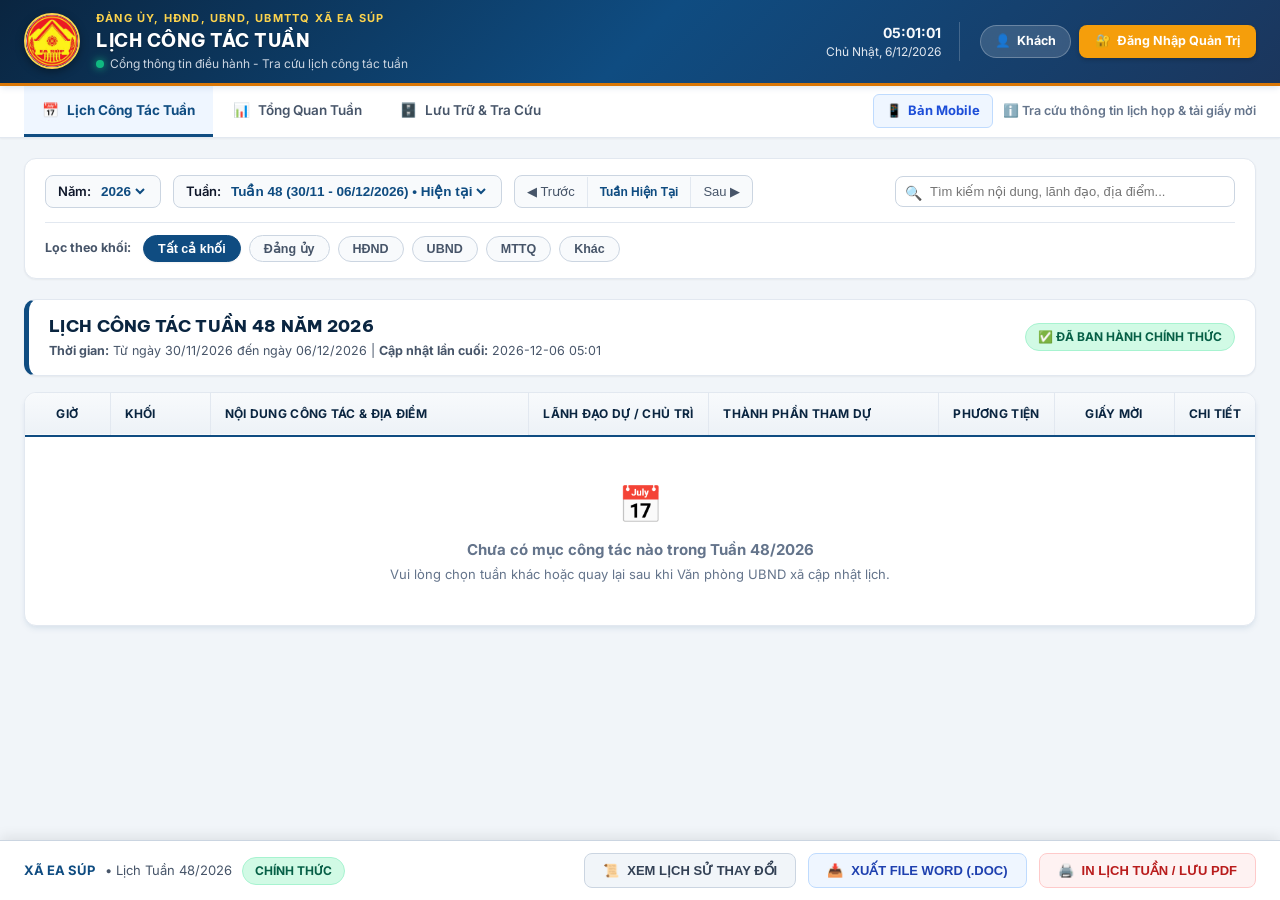
==== commit 939202aa: "fix(schedule): multi-tier date matching and inline style anti-cache for today highlight" ====
--- a/guest.html
+++ b/guest.html
@@ -50,7 +50,7 @@
     <link href="https://fonts.googleapis.com/css2?family=Be+Vietnam+Pro:wght@400;500;600;700;800&family=Inter:wght@400;500;600;700&display=swap" rel="stylesheet">
     
     <!-- CSS Stylesheet -->
-    <link rel="stylesheet" href="css/style.css?v=20260901_2">
+    <link rel="stylesheet" href="css/style.css?v=20261021_05">
 </head>
 <body>
 
@@ -419,6 +419,6 @@
     <script src="js/storage.js?v=20260906_22"></script>
     <script src="js/audit.js?v=20260906_22"></script>
     <script src="js/export-service.js?v=20260906_22"></script>
-    <script src="js/guest.js?v=20260906_22"></script>
+    <script src="js/guest.js?v=20261021_05"></script>
 </body>
 </html>
--- a/css/style.css
+++ b/css/style.css
@@ -1031,6 +1031,68 @@
     margin-left: 12px;
 }
 
+/* ==========================================================================
+   ĐÁNH DẤU LỊCH TRONG NGÀY HIỆN HÀNH (HÔM NAY / CURRENT DAY)
+   Tô vàng nền của thứ, ngày & cột đầu tiên (giờ) của ngày hiện hành
+   ========================================================================== */
+
+/* 1. Thanh phân cách ngày hiện hành (Thứ, Ngày) - Nền vàng nổi bật */
+.day-divider-row.is-today-divider {
+    background: linear-gradient(90deg, #FEF08A 0%, #FEF9C3 40%, #FFFDF0 100%) !important;
+    border-top: 2px solid #F59E0B !important;
+    border-bottom: 2px solid #FCD34D !important;
+    box-shadow: 0 1px 3px rgba(245, 158, 11, 0.15);
+}
+
+.day-divider-row.is-today-divider .day-divider-content {
+    color: #78350F !important;
+}
+
+.day-divider-row.is-today-divider .day-name {
+    color: #854D0E !important;
+    font-weight: 900 !important;
+    letter-spacing: 0.3px;
+}
+
+.day-divider-row.is-today-divider .day-date {
+    color: #92400E !important;
+    font-weight: 800 !important;
+}
+
+.day-divider-row.is-today-divider .day-item-count {
+    background-color: #D97706 !important;
+    color: #FFFFFF !important;
+}
+
+/* Huy hiệu [HÔM NAY] trên thanh tiêu đề ngày hiện hành */
+.badge-today-pill {
+    background: linear-gradient(135deg, #EF4444 0%, #DC2626 100%);
+    color: #FFFFFF !important;
+    font-size: 11px;
+    font-weight: 800;
+    padding: 2.5px 8.5px;
+    border-radius: 999px;
+    margin-left: 8px;
+    display: inline-flex;
+    align-items: center;
+    gap: 4px;
+    letter-spacing: 0.5px;
+    box-shadow: 0 1px 3px rgba(220, 38, 38, 0.3);
+    vertical-align: middle;
+    animation: pulseTodayGlow 2.5s infinite;
+}
+
+@keyframes pulseTodayGlow {
+    0%, 100% {
+        box-shadow: 0 0 0 0 rgba(239, 68, 68, 0.4);
+        transform: scale(1);
+    }
+    50% {
+        box-shadow: 0 0 0 4px rgba(239, 68, 68, 0);
+        transform: scale(1.02);
+    }
+}
+
 /* Regular Row Items */
 .item-row {
     border-bottom: 1px solid var(--border-color);
@@ -1076,6 +1138,30 @@
     font-size: 12.5px;
 }
 
+/* 2. Cột đầu tiên (giờ) của ngày hiện hành - Tô vàng nền */
+.item-row.is-today-item .col-time-cell,
+.col-time-cell.is-today-time {
+    background-color: #FEF9C3 !important;
+    border-right: 1px solid #FDE047 !important;
+    border-left: 3px solid #EAB308 !important;
+    transition: background-color 0.15s ease;
+}
+
+.item-row.is-today-item:hover .col-time-cell,
+.item-row.is-today-item:hover .col-time-cell.is-today-time {
+    background-color: #FEF08A !important;
+}
+
+/* Pill hiển thị giờ của ngày hiện hành - Nền vàng đậm đà sắc nét */
+.item-row.is-today-item .time-pill,
+.time-pill.is-today-pill {
+    background-color: #FEF08A !important;
+    color: #78350F !important;
+    border: 1.5px solid #EAB308 !important;
+    font-weight: 900 !important;
+    box-shadow: 0 1px 2px rgba(202, 138, 4, 0.25);
+}
+
 /* Khối Badges */
 .badge-bloc {
     display: inline-block;
@@ -1121,8 +1207,8 @@
 
 /* Content Cell */
 .content-title {
-    font-weight: 600;
-    color: var(--text-main);
+    font-weight: 700;
+    color: #dc2626;
     line-height: 1.45;
     margin-bottom: 4px;
 }
@@ -1192,20 +1278,47 @@
 }
 
 /* Actions Column */
+/* Actions Column - Ghim cố định ở mép phải (Sticky Right) */
+.col-actions-header {
+    width: 125px;
+    min-width: 125px;
+    text-align: center;
+    white-space: nowrap;
+    position: sticky !important;
+    right: 0 !important;
+    background: linear-gradient(180deg, #F1F5F9 0%, #E2E8F0 100%) !important;
+    z-index: 15;
+    box-shadow: -3px 0 8px rgba(0, 0, 0, 0.08);
+}
+
 .col-actions-cell {
-    width: 110px;
+    width: 125px;
+    min-width: 125px;
     text-align: center;
+    white-space: nowrap;
+    padding: 6px 4px !important;
+    position: sticky !important;
+    right: 0 !important;
+    background-color: #FFFFFF;
+    z-index: 10;
+    box-shadow: -3px 0 8px rgba(0, 0, 0, 0.08);
+}
+
+.schedule-table tbody tr:hover .col-actions-cell {
+    background-color: #F1F5F9 !important;
 }
 
 .action-buttons-group {
     display: inline-flex;
     align-items: center;
-    gap: 4px;
+    justify-content: center;
+    gap: 3px;
+    flex-wrap: nowrap;
 }
 
 .btn-action-icon {
-    width: 28px;
-    height: 28px;
+    width: 27px;
+    height: 27px;
     border-radius: var(--radius-sm);
     border: 1px solid var(--border-color);
     background-color: #FFFFFF;
@@ -1222,12 +1335,26 @@
     background-color: var(--bg-subtle);
     color: var(--gov-primary);
     border-color: var(--gov-primary);
+    transform: translateY(-1px);
+    box-shadow: 0 2px 5px rgba(0,0,0,0.1);
+}
+
+.btn-action-icon.btn-view:hover {
+    background-color: #F8FAFC;
+    color: #0F172A;
+    border-color: #94A3B8;
 }
 
 .btn-action-icon.btn-edit:hover {
     background-color: #EFF6FF;
     color: #1D4ED8;
     border-color: #93C5FD;
+}
+
+.btn-action-icon.btn-duplicate:hover {
+    background-color: #F0FDF4;
+    color: #15803D;
+    border-color: #86EFAC;
 }
 
 .btn-action-icon.btn-delete:hover {
@@ -2021,6 +2148,11 @@
         background: linear-gradient(90deg, #E0F2FE 0%, #F0F9FF 100%);
     }
 
+    .day-divider-row.is-today-divider {
+        border: 1.5px solid #F59E0B !important;
+        background: linear-gradient(90deg, #FEF08A 0%, #FEF9C3 100%) !important;
+    }
+
     .day-divider-content {
         display: flex;
         flex-wrap: wrap;
@@ -2672,12 +2804,13 @@
 /* Dropzone */
 .ai-dropzone {
     border: 2px dashed #818CF8;
-    background: #F5F3FF;
-    border-radius: 12px;
-    padding: 28px 20px;
+    background: #F8FAFC;
+    border-radius: 10px;
+    padding: 18px 16px;
     text-align: center;
     cursor: pointer;
-    transition: all 0.25s ease;
+    user-select: none;
+    transition: all 0.2s ease;
     position: relative;
 }
 
@@ -2685,12 +2818,18 @@
 .ai-dropzone.dragover {
     border-color: #4F46E5;
     background: #EEF2FF;
-    transform: scale(1.005);
+    transform: translateY(-2px);
+    box-shadow: 0 4px 16px rgba(79, 70, 229, 0.12);
+}
+
+.ai-dropzone:active {
+    transform: translateY(0);
+    box-shadow: 0 2px 6px rgba(79, 70, 229, 0.18);
 }
 
 .ai-dropzone-icon {
-    font-size: 38px;
-    margin-bottom: 8px;
+    font-size: 32px;
+    margin-bottom: 6px;
     display: block;
     animation: floatIcon 3s ease-in-out infinite;
 }
@@ -2771,10 +2910,19 @@
     transition: width 0.3s ease;
 }
 
-/* Review Table */
+/* AI Modal Container - Thu gọn 50% kích thước ban đầu */
 .ai-modal-container {
-    max-width: 1420px !important;
-    width: 96vw !important;
+    max-width: 760px !important;
+    width: 92vw !important;
+    margin: 20px auto !important;
+    border-radius: 12px !important;
+    overflow: hidden !important;
+    transition: max-width 0.25s ease, width 0.25s ease !important;
+}
+
+.ai-modal-container.ai-modal-review {
+    max-width: 1060px !important;
+    width: 95vw !important;
 }
 
 .ai-review-table {
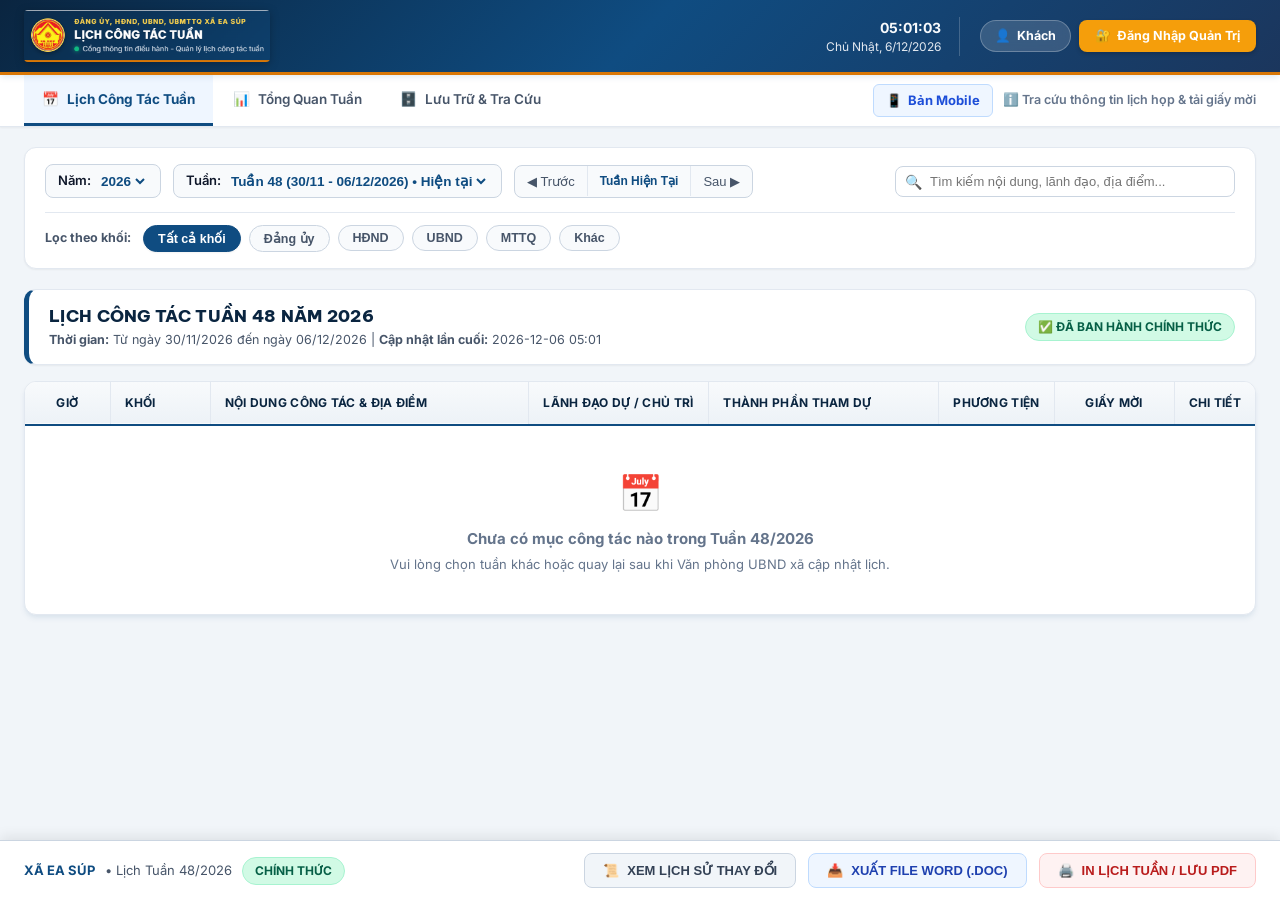
==== commit dda72417: "feat(branding): cap nhat logo lichcongtac.png cho trang chu va link preview lichcongtac.easupso.com" ====
--- a/guest.html
+++ b/guest.html
@@ -13,10 +13,10 @@
     <meta property="og:url" content="https://lichcongtac.easupso.com/guest.html">
     <meta property="og:title" content="EA SÚP SỐ - TRA CỨU LỊCH CÔNG TÁC TUẦN | UBND XÃ EA SÚP">
     <meta property="og:description" content="Tra cứu lịch công tác tuần điện tử UBND Xã Ea Súp, Tỉnh Đắk Lắk. Dành cho cán bộ, công chức và nhân dân tra cứu nhanh chóng.">
-    <meta property="og:image" content="https://lichcongtac.easupso.com/og-image.jpg">
-    <meta property="og:image:url" content="https://lichcongtac.easupso.com/og-image.jpg">
-    <meta property="og:image:secure_url" content="https://lichcongtac.easupso.com/og-image.jpg">
-    <meta property="og:image:type" content="image/jpeg">
+    <meta property="og:image" content="https://lichcongtac.easupso.com/logo%20lichcongtac.png">
+    <meta property="og:image:url" content="https://lichcongtac.easupso.com/logo%20lichcongtac.png">
+    <meta property="og:image:secure_url" content="https://lichcongtac.easupso.com/logo%20lichcongtac.png">
+    <meta property="og:image:type" content="image/png">
     <meta property="og:image:width" content="1200">
     <meta property="og:image:height" content="630">
     <meta property="og:image:alt" content="EA SÚP SỐ - LỊCH CÔNG TÁC TUẦN">
@@ -24,16 +24,16 @@
     <meta property="og:locale" content="vi_VN">
 
     <!-- Zalo / Microdata / Fallback Thumbnail -->
-    <link rel="image_src" href="https://lichcongtac.easupso.com/og-image.jpg">
-    <meta itemprop="image" content="https://lichcongtac.easupso.com/og-image.jpg">
-    <meta name="thumbnail" content="https://lichcongtac.easupso.com/og-image.jpg">
+    <link rel="image_src" href="https://lichcongtac.easupso.com/logo%20lichcongtac.png">
+    <meta itemprop="image" content="https://lichcongtac.easupso.com/logo%20lichcongtac.png">
+    <meta name="thumbnail" content="https://lichcongtac.easupso.com/logo%20lichcongtac.png">
 
     <!-- Twitter / X Card Preview -->
     <meta name="twitter:card" content="summary_large_image">
     <meta name="twitter:url" content="https://lichcongtac.easupso.com/guest.html">
     <meta name="twitter:title" content="EA SÚP SỐ - TRA CỨU LỊCH CÔNG TÁC TUẦN | UBND XÃ EA SÚP">
     <meta name="twitter:description" content="Tra cứu lịch công tác tuần điện tử UBND Xã Ea Súp, Tỉnh Đắk Lắk.">
-    <meta name="twitter:image" content="https://lichcongtac.easupso.com/og-image.jpg">
+    <meta name="twitter:image" content="https://lichcongtac.easupso.com/logo%20lichcongtac.png">
 
     <!-- Favicon / Biểu tượng trang web (Logo chính thức Ea Súp) -->
     <link rel="icon" type="image/x-icon" href="favicon.ico?v=20260907_01">
@@ -88,15 +88,18 @@
     <header class="gov-topbar">
         <div class="topbar-container">
             <!-- Brand & Logo Xã Ea Súp -->
-            <a href="guest.html" class="brand-section">
-                <img src="assets/logo-easup.png" alt="Logo Xã Ea Súp" class="national-crest">
-
-                <div class="brand-text">
-                    <span class="sub-gov-name">ĐẢNG ỦY, HĐND, UBND, UBMTTQ XÃ EA SÚP</span>
-                    <span class="main-org-name">LỊCH CÔNG TÁC TUẦN</span>
-                    <span class="portal-title-tag">
-                        <span class="live-dot"></span> Cổng thông tin điều hành - Tra cứu lịch công tác tuần
-                    </span>
+            <a href="guest.html" class="brand-section" title="Cổng thông tin điều hành - Tra cứu lịch công tác tuần UBND Xã Ea Súp">
+                <img src="logo%20lichcongtac.png" alt="Lịch Công Tác Tuần - UBND Xã Ea Súp" class="header-main-logo" onerror="this.style.display='none'; document.getElementById('guestDefaultBrand').style.display='flex';">
+
+                <div id="guestDefaultBrand" class="brand-text" style="display: none;">
+                    <img src="assets/logo-easup.png" alt="Logo Xã Ea Súp" class="national-crest" style="margin-right: 12px;">
+                    <div>
+                        <span class="sub-gov-name">ĐẢNG ỦY, HĐND, UBND, UBMTTQ XÃ EA SÚP</span>
+                        <span class="main-org-name">LỊCH CÔNG TÁC TUẦN</span>
+                        <span class="portal-title-tag">
+                            <span class="live-dot"></span> Cổng thông tin điều hành - Tra cứu lịch công tác tuần
+                        </span>
+                    </div>
                 </div>
             </a>
 
--- a/css/style.css
+++ b/css/style.css
@@ -109,6 +109,20 @@
     transform: scale(1.06);
 }
 
+.header-main-logo {
+    height: 52px;
+    width: auto;
+    max-width: 100%;
+    object-fit: contain;
+    border-radius: 4px;
+    filter: drop-shadow(0 2px 4px rgba(0, 0, 0, 0.25));
+    transition: var(--transition);
+}
+
+.header-main-logo:hover {
+    transform: scale(1.02);
+}
+
 .brand-text {
     display: flex;
     flex-direction: column;
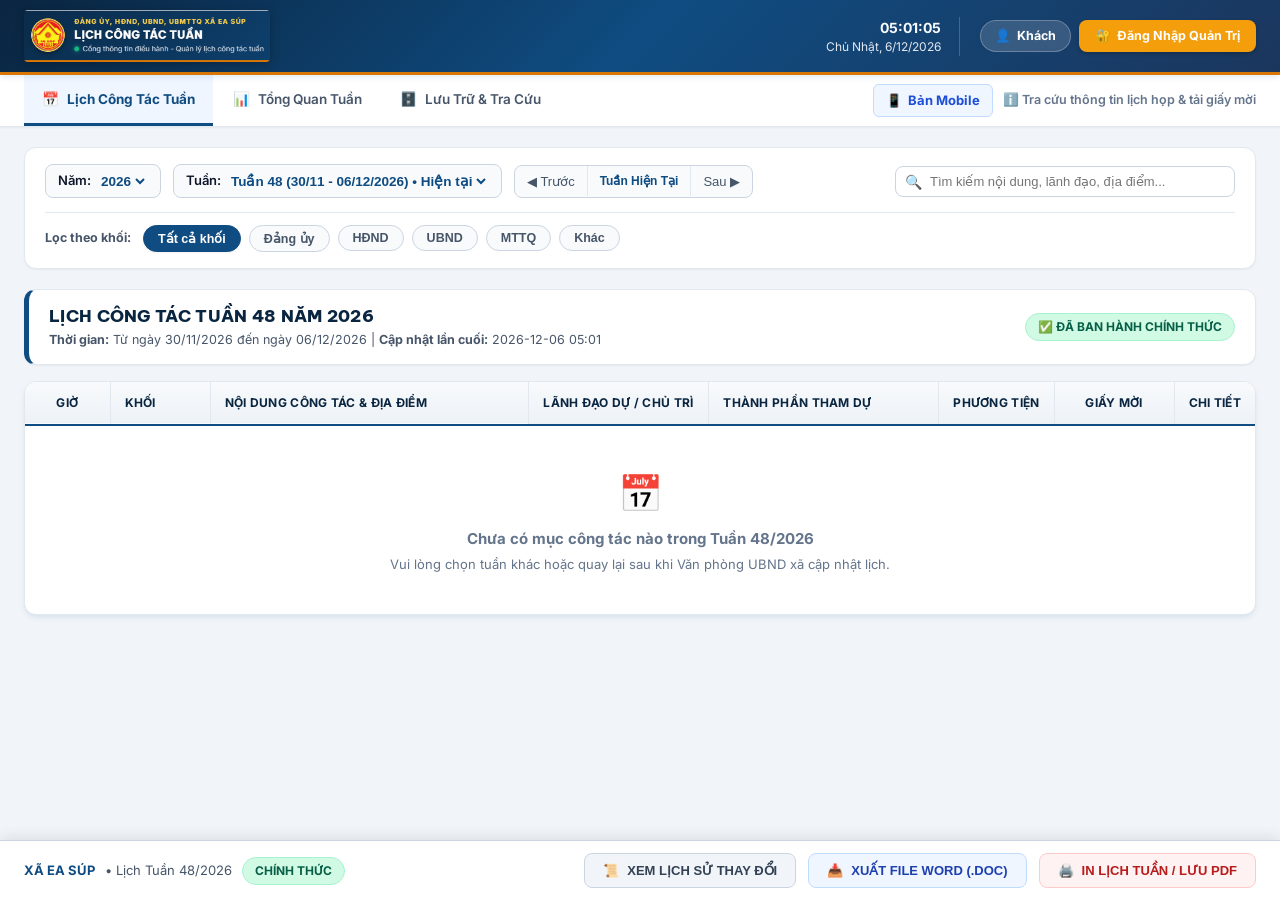
==== commit 535e34d0: "fix(branding): ap dung assets/logo-lichcongtac.png truc tiep khong dung fallback va chong cache trie" ====
--- a/guest.html
+++ b/guest.html
@@ -13,9 +13,9 @@
     <meta property="og:url" content="https://lichcongtac.easupso.com/guest.html">
     <meta property="og:title" content="EA SÚP SỐ - TRA CỨU LỊCH CÔNG TÁC TUẦN | UBND XÃ EA SÚP">
     <meta property="og:description" content="Tra cứu lịch công tác tuần điện tử UBND Xã Ea Súp, Tỉnh Đắk Lắk. Dành cho cán bộ, công chức và nhân dân tra cứu nhanh chóng.">
-    <meta property="og:image" content="https://lichcongtac.easupso.com/logo%20lichcongtac.png">
-    <meta property="og:image:url" content="https://lichcongtac.easupso.com/logo%20lichcongtac.png">
-    <meta property="og:image:secure_url" content="https://lichcongtac.easupso.com/logo%20lichcongtac.png">
+    <meta property="og:image" content="https://lichcongtac.easupso.com/assets/logo-lichcongtac.png?v=20261021_07">
+    <meta property="og:image:url" content="https://lichcongtac.easupso.com/assets/logo-lichcongtac.png?v=20261021_07">
+    <meta property="og:image:secure_url" content="https://lichcongtac.easupso.com/assets/logo-lichcongtac.png?v=20261021_07">
     <meta property="og:image:type" content="image/png">
     <meta property="og:image:width" content="1200">
     <meta property="og:image:height" content="630">
@@ -24,16 +24,16 @@
     <meta property="og:locale" content="vi_VN">
 
     <!-- Zalo / Microdata / Fallback Thumbnail -->
-    <link rel="image_src" href="https://lichcongtac.easupso.com/logo%20lichcongtac.png">
-    <meta itemprop="image" content="https://lichcongtac.easupso.com/logo%20lichcongtac.png">
-    <meta name="thumbnail" content="https://lichcongtac.easupso.com/logo%20lichcongtac.png">
+    <link rel="image_src" href="https://lichcongtac.easupso.com/assets/logo-lichcongtac.png?v=20261021_07">
+    <meta itemprop="image" content="https://lichcongtac.easupso.com/assets/logo-lichcongtac.png?v=20261021_07">
+    <meta name="thumbnail" content="https://lichcongtac.easupso.com/assets/logo-lichcongtac.png?v=20261021_07">
 
     <!-- Twitter / X Card Preview -->
     <meta name="twitter:card" content="summary_large_image">
     <meta name="twitter:url" content="https://lichcongtac.easupso.com/guest.html">
     <meta name="twitter:title" content="EA SÚP SỐ - TRA CỨU LỊCH CÔNG TÁC TUẦN | UBND XÃ EA SÚP">
     <meta name="twitter:description" content="Tra cứu lịch công tác tuần điện tử UBND Xã Ea Súp, Tỉnh Đắk Lắk.">
-    <meta name="twitter:image" content="https://lichcongtac.easupso.com/logo%20lichcongtac.png">
+    <meta name="twitter:image" content="https://lichcongtac.easupso.com/assets/logo-lichcongtac.png?v=20261021_07">
 
     <!-- Favicon / Biểu tượng trang web (Logo chính thức Ea Súp) -->
     <link rel="icon" type="image/x-icon" href="favicon.ico?v=20260907_01">
@@ -50,7 +50,7 @@
     <link href="https://fonts.googleapis.com/css2?family=Be+Vietnam+Pro:wght@400;500;600;700;800&family=Inter:wght@400;500;600;700&display=swap" rel="stylesheet">
     
     <!-- CSS Stylesheet -->
-    <link rel="stylesheet" href="css/style.css?v=20261021_05">
+    <link rel="stylesheet" href="css/style.css?v=20261021_07">
 </head>
 <body>
 
@@ -89,18 +89,7 @@
         <div class="topbar-container">
             <!-- Brand & Logo Xã Ea Súp -->
             <a href="guest.html" class="brand-section" title="Cổng thông tin điều hành - Tra cứu lịch công tác tuần UBND Xã Ea Súp">
-                <img src="logo%20lichcongtac.png" alt="Lịch Công Tác Tuần - UBND Xã Ea Súp" class="header-main-logo" onerror="this.style.display='none'; document.getElementById('guestDefaultBrand').style.display='flex';">
-
-                <div id="guestDefaultBrand" class="brand-text" style="display: none;">
-                    <img src="assets/logo-easup.png" alt="Logo Xã Ea Súp" class="national-crest" style="margin-right: 12px;">
-                    <div>
-                        <span class="sub-gov-name">ĐẢNG ỦY, HĐND, UBND, UBMTTQ XÃ EA SÚP</span>
-                        <span class="main-org-name">LỊCH CÔNG TÁC TUẦN</span>
-                        <span class="portal-title-tag">
-                            <span class="live-dot"></span> Cổng thông tin điều hành - Tra cứu lịch công tác tuần
-                        </span>
-                    </div>
-                </div>
+                <img src="assets/logo-lichcongtac.png?v=20261021_07" alt="Lịch Công Tác Tuần - UBND Xã Ea Súp" class="header-main-logo" style="height: 52px; width: auto; max-width: 100%; object-fit: contain; display: block;">
             </a>
 
             <!-- Header Phải: Đồng hồ & Nút Đăng nhập Quản trị -->
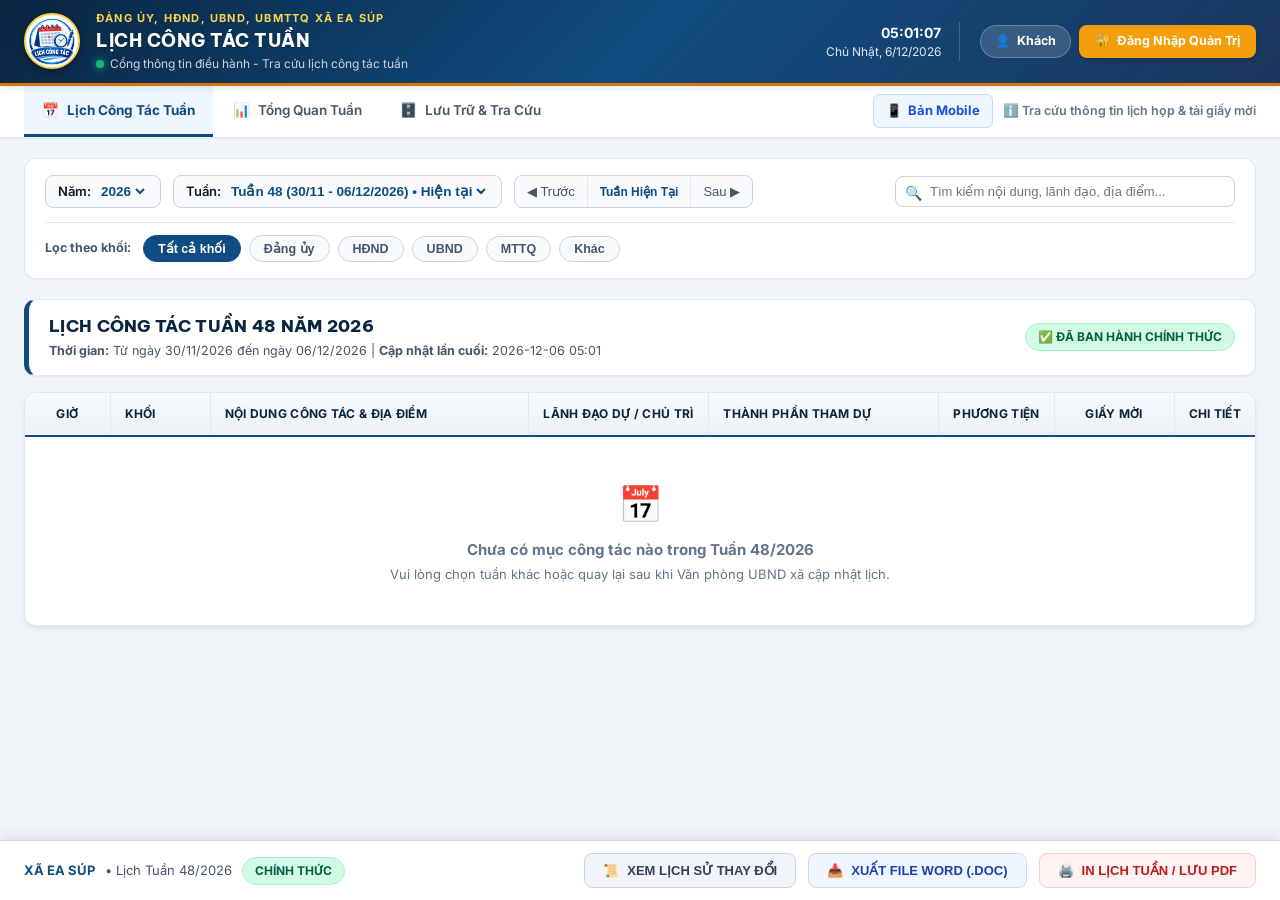
==== commit c269143c: "feat(branding): cap nhat logo tron 3D lich cong tac va giu nguyen 3 dong chu thuong hieu" ====
--- a/guest.html
+++ b/guest.html
@@ -13,27 +13,27 @@
     <meta property="og:url" content="https://lichcongtac.easupso.com/guest.html">
     <meta property="og:title" content="EA SÚP SỐ - TRA CỨU LỊCH CÔNG TÁC TUẦN | UBND XÃ EA SÚP">
     <meta property="og:description" content="Tra cứu lịch công tác tuần điện tử UBND Xã Ea Súp, Tỉnh Đắk Lắk. Dành cho cán bộ, công chức và nhân dân tra cứu nhanh chóng.">
-    <meta property="og:image" content="https://lichcongtac.easupso.com/assets/logo-lichcongtac.png?v=20261021_07">
-    <meta property="og:image:url" content="https://lichcongtac.easupso.com/assets/logo-lichcongtac.png?v=20261021_07">
-    <meta property="og:image:secure_url" content="https://lichcongtac.easupso.com/assets/logo-lichcongtac.png?v=20261021_07">
+    <meta property="og:image" content="https://lichcongtac.easupso.com/assets/logo-lichcongtac.png?v=20261021_08">
+    <meta property="og:image:url" content="https://lichcongtac.easupso.com/assets/logo-lichcongtac.png?v=20261021_08">
+    <meta property="og:image:secure_url" content="https://lichcongtac.easupso.com/assets/logo-lichcongtac.png?v=20261021_08">
     <meta property="og:image:type" content="image/png">
-    <meta property="og:image:width" content="1200">
-    <meta property="og:image:height" content="630">
+    <meta property="og:image:width" content="376">
+    <meta property="og:image:height" content="376">
     <meta property="og:image:alt" content="EA SÚP SỐ - LỊCH CÔNG TÁC TUẦN">
     <meta property="og:site_name" content="EA SÚP SỐ">
     <meta property="og:locale" content="vi_VN">
 
     <!-- Zalo / Microdata / Fallback Thumbnail -->
-    <link rel="image_src" href="https://lichcongtac.easupso.com/assets/logo-lichcongtac.png?v=20261021_07">
-    <meta itemprop="image" content="https://lichcongtac.easupso.com/assets/logo-lichcongtac.png?v=20261021_07">
-    <meta name="thumbnail" content="https://lichcongtac.easupso.com/assets/logo-lichcongtac.png?v=20261021_07">
+    <link rel="image_src" href="https://lichcongtac.easupso.com/assets/logo-lichcongtac.png?v=20261021_08">
+    <meta itemprop="image" content="https://lichcongtac.easupso.com/assets/logo-lichcongtac.png?v=20261021_08">
+    <meta name="thumbnail" content="https://lichcongtac.easupso.com/assets/logo-lichcongtac.png?v=20261021_08">
 
     <!-- Twitter / X Card Preview -->
-    <meta name="twitter:card" content="summary_large_image">
+    <meta name="twitter:card" content="summary">
     <meta name="twitter:url" content="https://lichcongtac.easupso.com/guest.html">
     <meta name="twitter:title" content="EA SÚP SỐ - TRA CỨU LỊCH CÔNG TÁC TUẦN | UBND XÃ EA SÚP">
     <meta name="twitter:description" content="Tra cứu lịch công tác tuần điện tử UBND Xã Ea Súp, Tỉnh Đắk Lắk.">
-    <meta name="twitter:image" content="https://lichcongtac.easupso.com/assets/logo-lichcongtac.png?v=20261021_07">
+    <meta name="twitter:image" content="https://lichcongtac.easupso.com/assets/logo-lichcongtac.png?v=20261021_08">
 
     <!-- Favicon / Biểu tượng trang web (Logo chính thức Ea Súp) -->
     <link rel="icon" type="image/x-icon" href="favicon.ico?v=20260907_01">
@@ -89,7 +89,15 @@
         <div class="topbar-container">
             <!-- Brand & Logo Xã Ea Súp -->
             <a href="guest.html" class="brand-section" title="Cổng thông tin điều hành - Tra cứu lịch công tác tuần UBND Xã Ea Súp">
-                <img src="assets/logo-lichcongtac.png?v=20261021_07" alt="Lịch Công Tác Tuần - UBND Xã Ea Súp" class="header-main-logo" style="height: 52px; width: auto; max-width: 100%; object-fit: contain; display: block;">
+                <img src="assets/logo-lichcongtac.png?v=20261021_08" alt="Logo Lịch Công Tác" class="national-crest">
+
+                <div class="brand-text">
+                    <span class="sub-gov-name">ĐẢNG ỦY, HĐND, UBND, UBMTTQ XÃ EA SÚP</span>
+                    <span class="main-org-name">LỊCH CÔNG TÁC TUẦN</span>
+                    <span class="portal-title-tag">
+                        <span class="live-dot"></span> Cổng thông tin điều hành - Tra cứu lịch công tác tuần
+                    </span>
+                </div>
             </a>
 
             <!-- Header Phải: Đồng hồ & Nút Đăng nhập Quản trị -->
--- a/css/style.css
+++ b/css/style.css
@@ -97,11 +97,12 @@
     width: 56px;
     height: 56px;
     border-radius: 50%;
-    object-fit: cover;
+    object-fit: contain;
     background: #FFFFFF;
     border: 2px solid #FCD34D;
     box-shadow: 0 3px 8px rgba(0, 0, 0, 0.35);
     flex-shrink: 0;
+    padding: 1px;
     transition: var(--transition);
 }
 
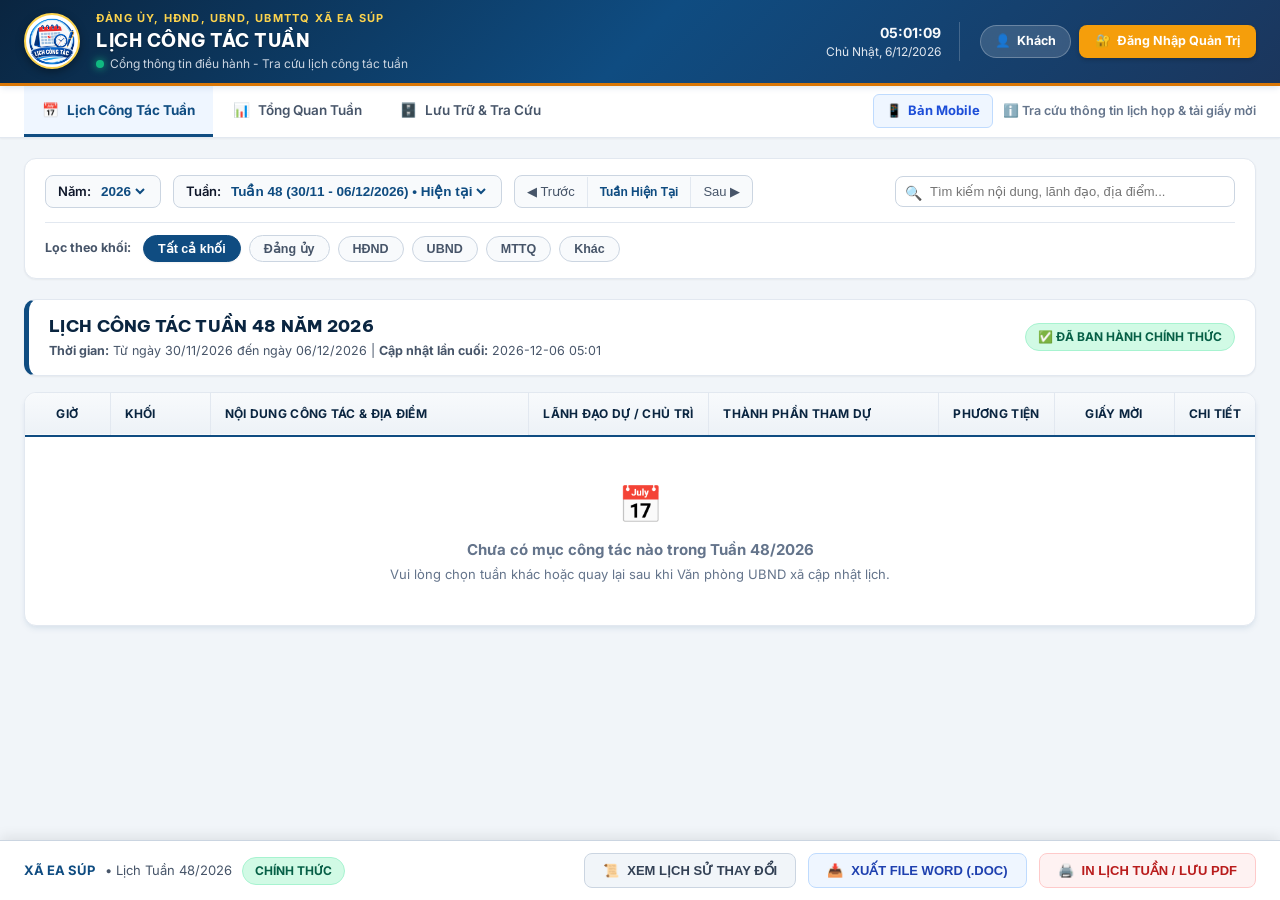
==== commit a5a06dd8: "fix(navigation): bo sung resetToHome khi click logo tieu de va chong browser autofill lam trang bang" ====
--- a/guest.html
+++ b/guest.html
@@ -88,7 +88,7 @@
     <header class="gov-topbar">
         <div class="topbar-container">
             <!-- Brand & Logo Xã Ea Súp -->
-            <a href="guest.html" class="brand-section" title="Cổng thông tin điều hành - Tra cứu lịch công tác tuần UBND Xã Ea Súp">
+            <a href="guest.html" class="brand-section" onclick="GuestApp.resetToHome(event)" title="Quay về trang chủ tra cứu và hiển thị toàn bộ lịch tuần">
                 <img src="assets/logo-lichcongtac.png?v=20261021_08" alt="Logo Lịch Công Tác" class="national-crest">
 
                 <div class="brand-text">
@@ -194,9 +194,10 @@
                     </div>
 
                     <!-- Ô tìm kiếm tức thì -->
-                    <div class="search-input-box" style="min-width: 340px;">
+                    <div class="search-input-box" style="min-width: 340px; position: relative; display: flex; align-items: center;">
                         <span class="search-icon-pos">🔍</span>
-                        <input type="text" id="searchInput" placeholder="Tìm kiếm nội dung, lãnh đạo, địa điểm...">
+                        <input type="search" id="searchInput" name="schedule_guest_search_no_autofill" autocomplete="off" autocorrect="off" autocapitalize="off" spellcheck="false" placeholder="Tìm kiếm nội dung, lãnh đạo, địa điểm...">
+                        <button type="button" id="btnClearSearch" onclick="GuestApp.clearSearch()" style="display: none; position: absolute; right: 10px; background: transparent; border: none; cursor: pointer; color: #94A3B8; font-size: 15px; font-weight: bold; padding: 2px 6px;" title="Xóa tìm kiếm">✕</button>
                     </div>
                 </div>
 
@@ -415,10 +416,10 @@
     </div>
 
     <!-- Scripts Module -->
-    <script src="js/data.js?v=20260906_22"></script>
-    <script src="js/storage.js?v=20260906_22"></script>
-    <script src="js/audit.js?v=20260906_22"></script>
-    <script src="js/export-service.js?v=20260906_22"></script>
-    <script src="js/guest.js?v=20261021_05"></script>
+    <script src="js/data.js?v=20261021_09"></script>
+    <script src="js/storage.js?v=20261021_09"></script>
+    <script src="js/audit.js?v=20261007_01"></script>
+    <script src="js/export-service.js?v=20261007_01"></script>
+    <script src="js/guest.js?v=20261021_09"></script>
 </body>
 </html>
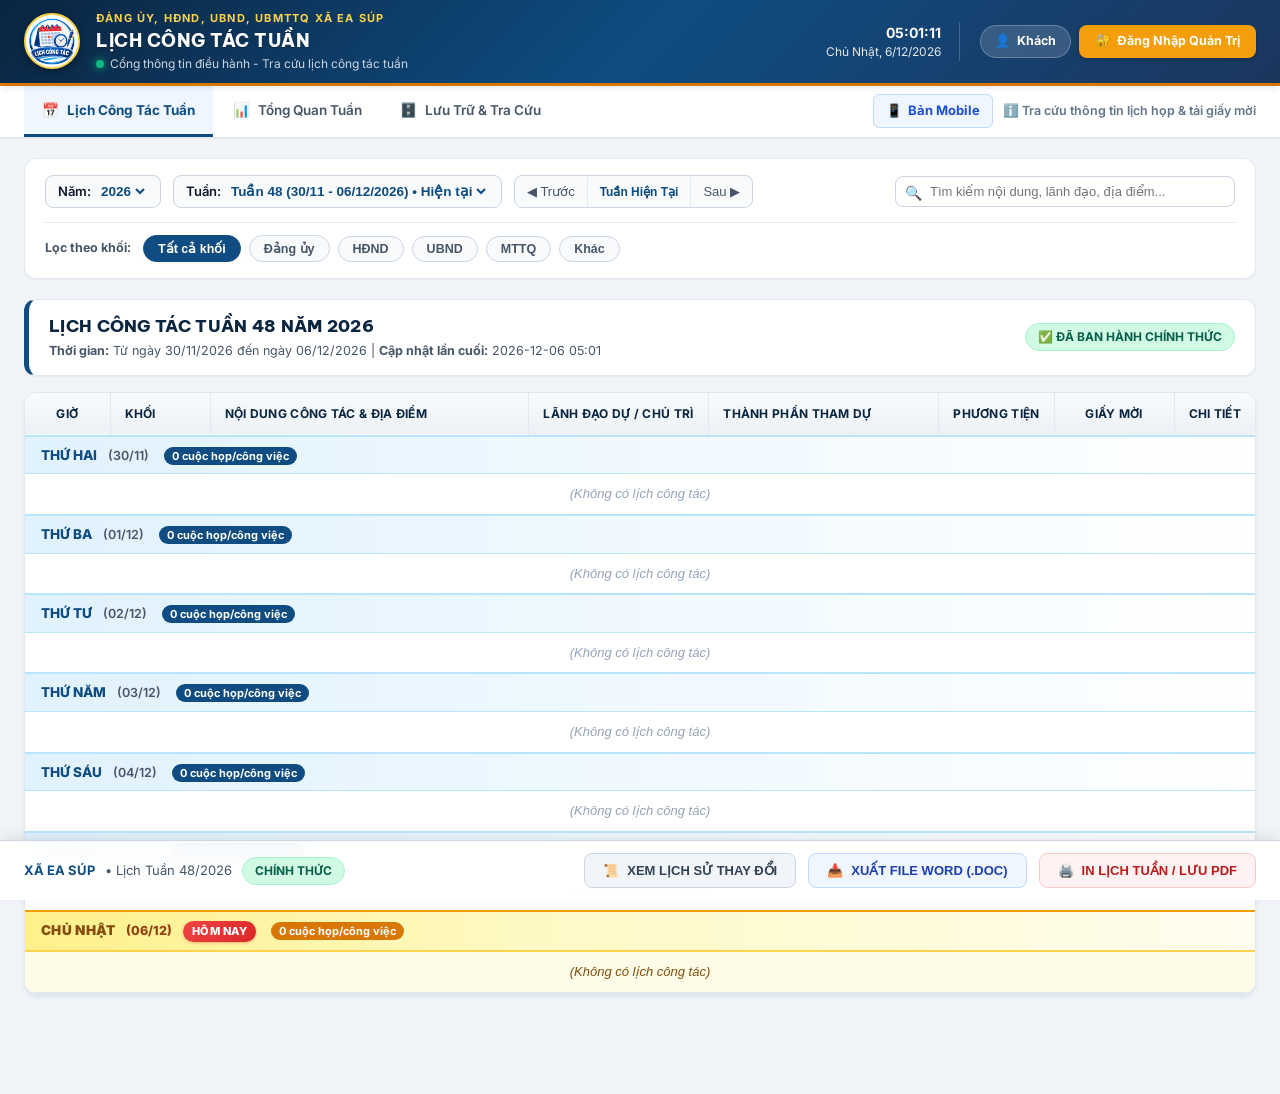
==== commit f7bb707d: "fix(navigation): sua loi switchTab schedule, render day du 7 ngay va triet tieu Chrome autofill" ====
--- a/guest.html
+++ b/guest.html
@@ -50,7 +50,7 @@
     <link href="https://fonts.googleapis.com/css2?family=Be+Vietnam+Pro:wght@400;500;600;700;800&family=Inter:wght@400;500;600;700&display=swap" rel="stylesheet">
     
     <!-- CSS Stylesheet -->
-    <link rel="stylesheet" href="css/style.css?v=20261021_07">
+    <link rel="stylesheet" href="css/style.css?v=20261021_09">
 </head>
 <body>
 
@@ -196,7 +196,7 @@
                     <!-- Ô tìm kiếm tức thì -->
                     <div class="search-input-box" style="min-width: 340px; position: relative; display: flex; align-items: center;">
                         <span class="search-icon-pos">🔍</span>
-                        <input type="search" id="searchInput" name="schedule_guest_search_no_autofill" autocomplete="off" autocorrect="off" autocapitalize="off" spellcheck="false" placeholder="Tìm kiếm nội dung, lãnh đạo, địa điểm...">
+                        <input type="search" id="searchInput" name="schedule_guest_search_no_autofill" autocomplete="new-password" autocorrect="off" autocapitalize="off" spellcheck="false" readonly onfocus="this.removeAttribute('readonly');" placeholder="Tìm kiếm nội dung, lãnh đạo, địa điểm...">
                         <button type="button" id="btnClearSearch" onclick="GuestApp.clearSearch()" style="display: none; position: absolute; right: 10px; background: transparent; border: none; cursor: pointer; color: #94A3B8; font-size: 15px; font-weight: bold; padding: 2px 6px;" title="Xóa tìm kiếm">✕</button>
                     </div>
                 </div>
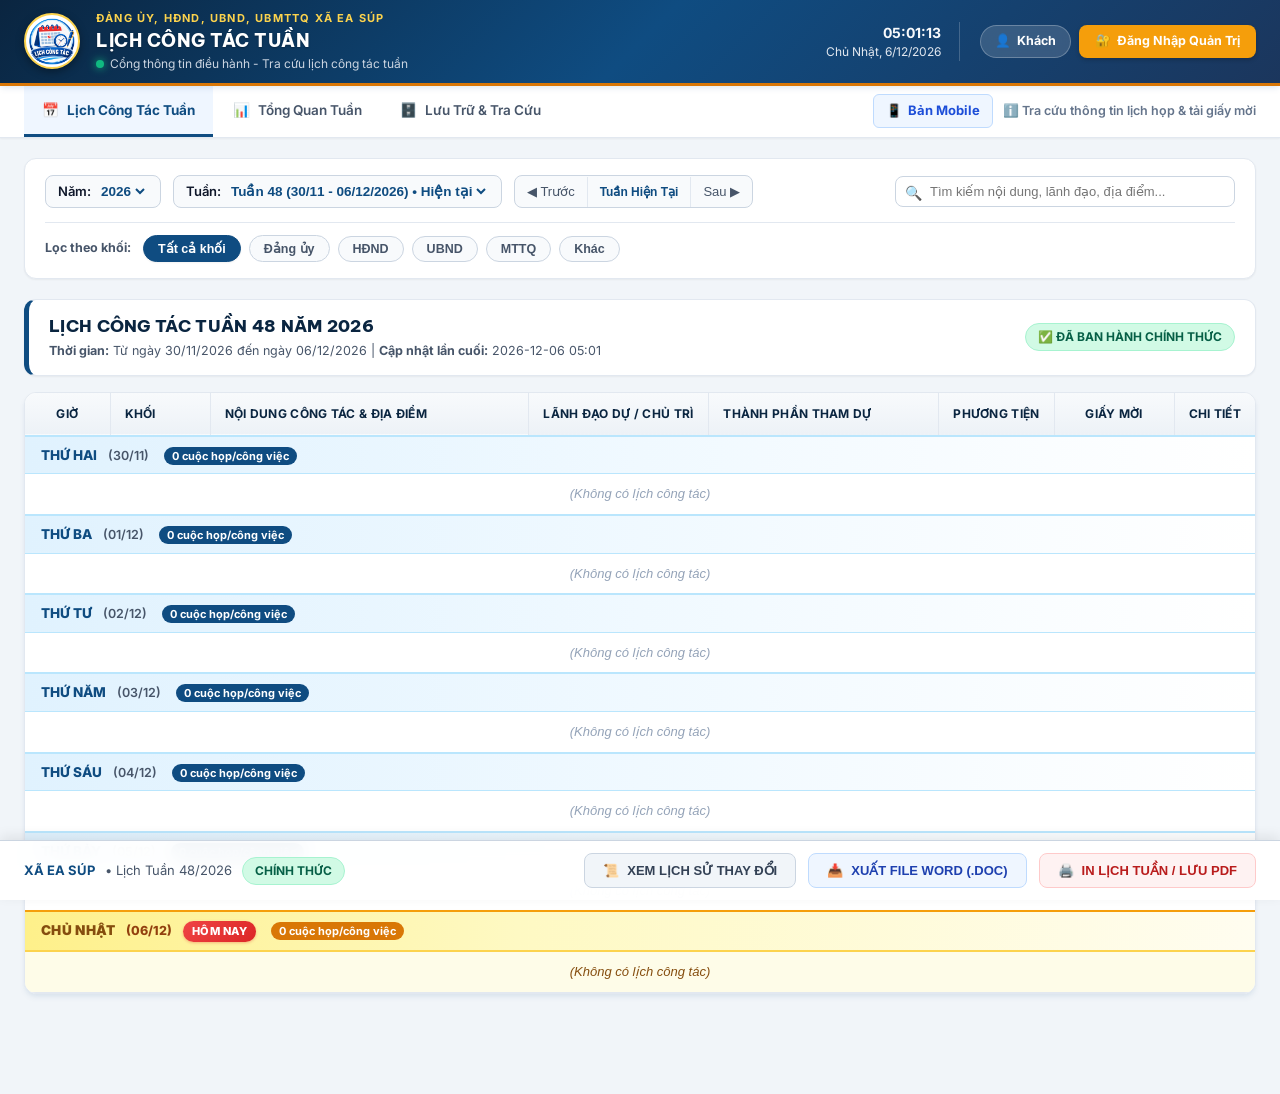
==== commit ab76935b: "fix(cache): cuong che reload scripts v=20261021_10, them meta anti-cache va bao ve an toan resetToHo" ====
--- a/guest.html
+++ b/guest.html
@@ -7,6 +7,11 @@
     
     <meta name="description" content="Tra cứu lịch công tác tuần điện tử UBND Xã Ea Súp, Tỉnh Đắk Lắk. Dành cho cán bộ, công chức và nhân dân tra cứu nhanh chóng.">
     <meta name="author" content="UBND Xã Ea Súp">
+
+    <!-- Chống lưu bộ nhớ đệm trình duyệt (Cache Buster) -->
+    <meta http-equiv="Cache-Control" content="no-cache, no-store, must-revalidate">
+    <meta http-equiv="Pragma" content="no-cache">
+    <meta http-equiv="Expires" content="0">
 
     <!-- Open Graph / Facebook / Zalo / Telegram Link Preview -->
     <meta property="og:type" content="website">
@@ -88,8 +93,8 @@
     <header class="gov-topbar">
         <div class="topbar-container">
             <!-- Brand & Logo Xã Ea Súp -->
-            <a href="guest.html" class="brand-section" onclick="GuestApp.resetToHome(event)" title="Quay về trang chủ tra cứu và hiển thị toàn bộ lịch tuần">
-                <img src="assets/logo-lichcongtac.png?v=20261021_08" alt="Logo Lịch Công Tác" class="national-crest">
+            <a href="guest.html" class="brand-section" onclick="if(window.GuestApp && typeof GuestApp.resetToHome === 'function'){ GuestApp.resetToHome(event); } else { window.location.href='guest.html?t=' + Date.now(); }" title="Quay về trang chủ tra cứu và hiển thị toàn bộ lịch tuần">
+                <img src="assets/logo-lichcongtac.png?v=20261021_10" alt="Logo Lịch Công Tác" class="national-crest">
 
                 <div class="brand-text">
                     <span class="sub-gov-name">ĐẢNG ỦY, HĐND, UBND, UBMTTQ XÃ EA SÚP</span>
@@ -416,10 +421,10 @@
     </div>
 
     <!-- Scripts Module -->
-    <script src="js/data.js?v=20261021_09"></script>
-    <script src="js/storage.js?v=20261021_09"></script>
+    <script src="js/data.js?v=20261021_10"></script>
+    <script src="js/storage.js?v=20261021_10"></script>
     <script src="js/audit.js?v=20261007_01"></script>
     <script src="js/export-service.js?v=20261007_01"></script>
-    <script src="js/guest.js?v=20261021_09"></script>
+    <script src="js/guest.js?v=20261021_10"></script>
 </body>
 </html>
